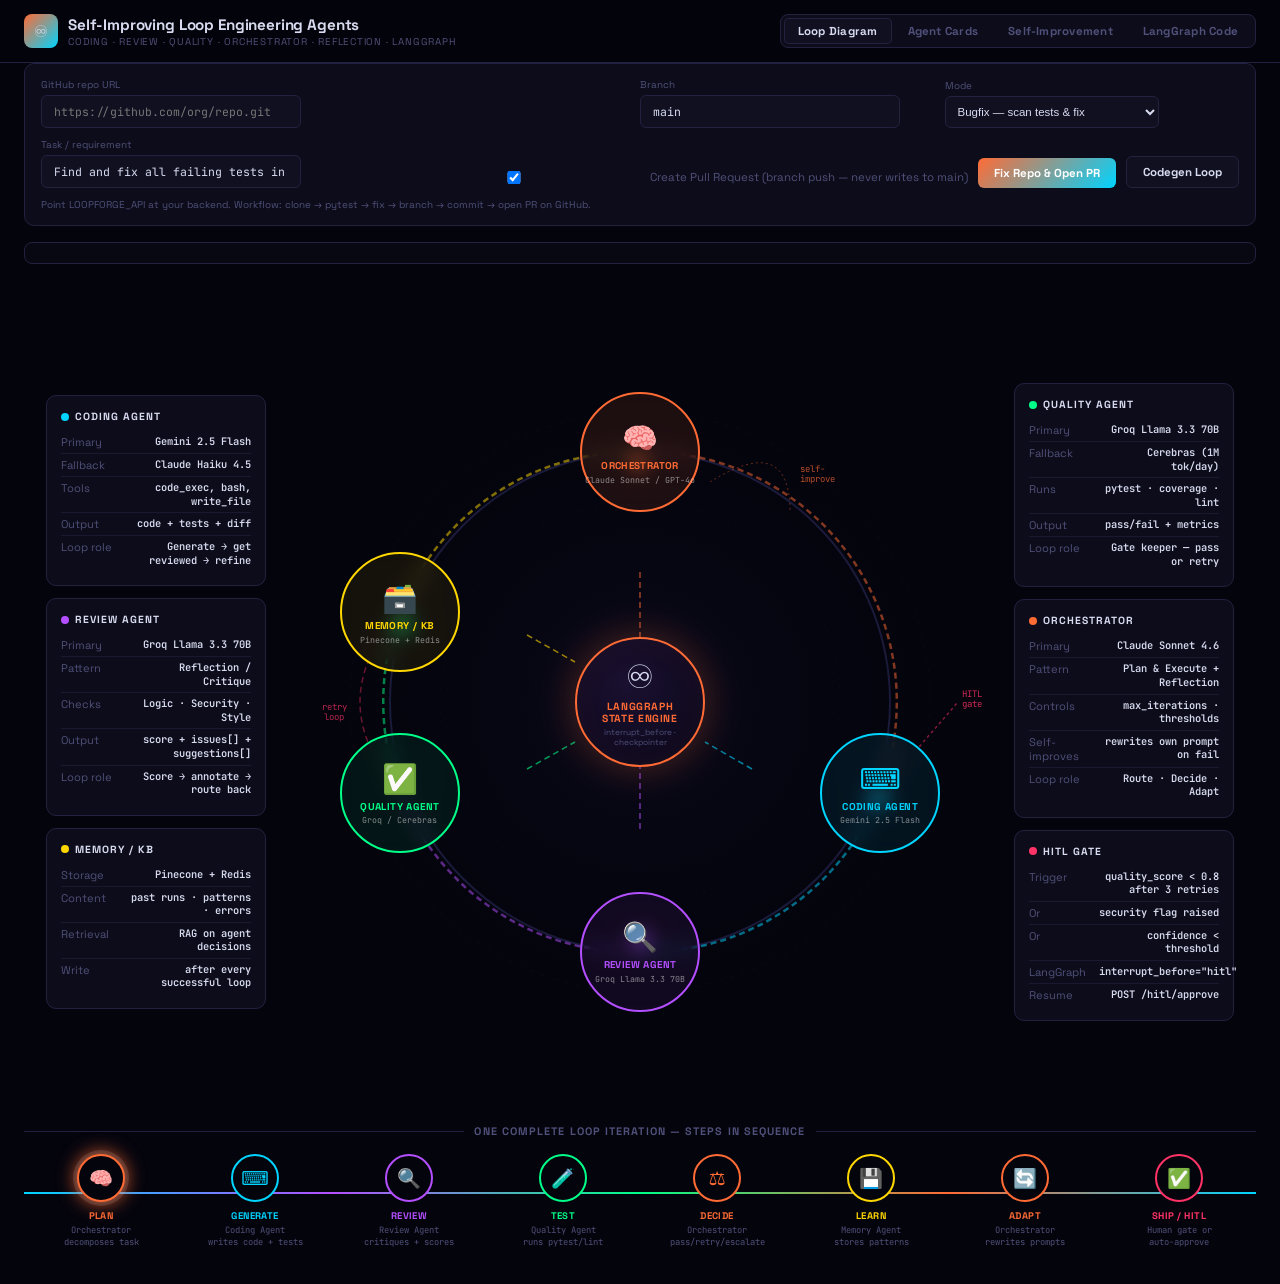
==== demo/index.html @ 1da8061d "Add repo-fix loop with PR-based workflow for production. Implements clone → scan → fix → branch → co" ====
<!DOCTYPE html>
<html lang="en">
<head>
<meta charset="UTF-8">
<meta name="viewport" content="width=device-width, initial-scale=1.0">
<title>Self-Improving Loop Engineering Agents</title>
<style>
@import url('https://fonts.googleapis.com/css2?family=JetBrains+Mono:wght@400;500;600;700&family=Space+Grotesk:wght@300;400;500;600;700;800&display=swap');

:root {
  --bg: #04040D;
  --s1: #080812;
  --s2: #0C0C1A;
  --s3: #101020;
  --border: #181830;
  --border2: #222240;

  /* Agent colors — each agent has its own identity */
  --orch: #FF6B35;      /* Orchestrator — amber-orange, commands */
  --code: #00D4FF;      /* Coding Agent — electric blue, creation */
  --review: #B44FFF;    /* Review Agent — violet, judgment */
  --quality: #00FF88;   /* Quality Agent — green, validation */
  --memory: #FFD700;    /* Memory/KB — gold, knowledge */
  --hitl: #FF3366;      /* HITL — rose, human control */
  --improve: #FF6B35;   /* Self-improve — same as orch */

  --text: #D8DBF0;
  --muted: #50507A;
  --muted2: #30305A;
  --mono: 'JetBrains Mono', monospace;
  --sans: 'Space Grotesk', system-ui, sans-serif;
}

*, *::before, *::after { box-sizing: border-box; margin: 0; padding: 0; }

body {
  background: var(--bg);
  color: var(--text);
  font-family: var(--sans);
  min-height: 100vh;
  overflow-x: hidden;
}

/* ── scrollbar ── */
::-webkit-scrollbar { width: 4px; height: 4px; }
::-webkit-scrollbar-track { background: transparent; }
::-webkit-scrollbar-thumb { background: var(--border2); border-radius: 4px; }

/* ══════════════════════════════════════════════════
   HEADER
══════════════════════════════════════════════════ */
.hdr {
  position: sticky; top: 0; z-index: 100;
  display: flex; align-items: center; justify-content: space-between;
  padding: 14px 24px;
  background: rgba(4,4,13,0.92);
  border-bottom: 1px solid var(--border2);
  backdrop-filter: blur(16px);
}
.hdr-brand { display: flex; align-items: center; gap: 10px; }
.hdr-icon {
  width: 34px; height: 34px; border-radius: 8px;
  background: linear-gradient(135deg, var(--orch), var(--code));
  display: flex; align-items: center; justify-content: center;
  font-size: 16px;
}
.hdr-title { font-size: 0.95rem; font-weight: 800; letter-spacing: -0.01em; }
.hdr-sub { font-size: 0.62rem; color: var(--muted); letter-spacing: 0.08em; text-transform: uppercase; margin-top: 1px; }
.tabs { display: flex; gap: 2px; background: var(--s2); border: 1px solid var(--border2); border-radius: 8px; padding: 3px; }
.tab { background: none; border: none; cursor: pointer; padding: 6px 14px; border-radius: 5px; font-size: 0.72rem; font-weight: 700; color: var(--muted); font-family: var(--sans); letter-spacing: 0.02em; transition: all 0.15s; }
.tab.on { background: var(--s3); color: var(--text); box-shadow: inset 0 0 0 1px var(--border2); }

/* ══════════════════════════════════════════════════
   VIEWS
══════════════════════════════════════════════════ */
.view { display: none; padding: 24px; }
.view.on { display: block; }

/* ══════════════════════════════════════════════════
   MAIN LOOP DIAGRAM  
══════════════════════════════════════════════════ */
.loop-canvas {
  position: relative;
  min-width: 1000px;
}

/* Central ring */
.ring-wrap {
  display: flex; align-items: center; justify-content: center;
  padding: 40px 0;
  position: relative;
}

/* The big loop visual using SVG */
.loop-svg-wrap {
  position: relative;
  width: 700px; height: 700px;
  flex-shrink: 0;
}

#loopSVG { position: absolute; inset: 0; }

/* Agent orbs on the ring */
.agent-orb {
  position: absolute;
  width: 120px; height: 120px;
  border-radius: 50%;
  display: flex; flex-direction: column; align-items: center; justify-content: center;
  cursor: pointer;
  transition: all 0.25s;
  text-align: center;
  transform: translate(-50%, -50%);
  border: 2px solid;
  backdrop-filter: blur(10px);
  z-index: 10;
}
.agent-orb:hover { transform: translate(-50%,-50%) scale(1.08); }
.agent-orb.pulse { animation: orb-pulse 2s ease-in-out infinite; }

@keyframes orb-pulse {
  0%, 100% { box-shadow: 0 0 0 0 currentColor; }
  50% { box-shadow: 0 0 0 8px transparent; }
}

.orb-icon { font-size: 1.8rem; margin-bottom: 4px; }
.orb-name { font-size: 0.62rem; font-weight: 800; line-height: 1.2; letter-spacing: 0.04em; text-transform: uppercase; }
.orb-model { font-size: 0.52rem; font-family: var(--mono); color: rgba(255,255,255,0.5); margin-top: 3px; }

/* Center hub */
.center-hub {
  position: absolute;
  top: 50%; left: 50%;
  transform: translate(-50%, -50%);
  width: 130px; height: 130px;
  border-radius: 50%;
  display: flex; flex-direction: column; align-items: center; justify-content: center;
  text-align: center;
  z-index: 20;
  cursor: pointer;
  background: radial-gradient(circle at 40% 35%, #1A1030, #0A0818);
  border: 2px solid var(--orch);
  box-shadow: 0 0 40px rgba(255,107,53,0.3), inset 0 0 30px rgba(255,107,53,0.05);
}
.hub-icon { font-size: 2rem; }
.hub-name { font-size: 0.65rem; font-weight: 800; color: var(--orch); text-transform: uppercase; letter-spacing: 0.06em; margin-top: 4px; line-height: 1.2; }
.hub-sub { font-size: 0.52rem; color: var(--muted); margin-top: 2px; }

/* Side panels */
.loop-side {
  display: flex; flex-direction: column; gap: 12px;
  width: 220px; flex-shrink: 0;
}

/* ── Info cards (side of diagram) ── */
.info-card {
  background: var(--s2);
  border: 1px solid var(--border2);
  border-radius: 10px;
  padding: 14px;
}
.info-card-hd {
  font-size: 0.65rem; font-weight: 800; text-transform: uppercase;
  letter-spacing: 0.1em; margin-bottom: 8px;
  display: flex; align-items: center; gap: 6px;
}
.info-dot { width: 8px; height: 8px; border-radius: 50%; flex-shrink: 0; }
.info-row {
  display: flex; justify-content: space-between; align-items: flex-start;
  padding: 4px 0; border-bottom: 1px solid var(--border); font-size: 0.7rem;
}
.info-row:last-child { border-bottom: none; }
.ir-k { color: var(--muted); }
.ir-v { color: var(--text); font-family: var(--mono); font-size: 0.65rem; font-weight: 600; text-align: right; max-width: 120px; line-height: 1.3; }

/* ══════════════════════════════════════════════════
   LOOP STEP TIMELINE
══════════════════════════════════════════════════ */
.timeline {
  margin-top: 32px;
  min-width: 1000px;
}
.tl-title {
  font-size: 0.68rem; font-weight: 800; text-transform: uppercase;
  letter-spacing: 0.1em; color: var(--muted); margin-bottom: 16px;
  display: flex; align-items: center; gap: 10px;
}
.tl-title::before, .tl-title::after { content: ''; flex: 1; height: 1px; background: var(--border2); }

.tl-steps {
  display: grid;
  grid-template-columns: repeat(8, 1fr);
  gap: 0;
  position: relative;
}
.tl-steps::before {
  content: '';
  position: absolute;
  top: 38px; left: 0; right: 0; height: 2px;
  background: linear-gradient(90deg, var(--code), var(--review), var(--quality), var(--orch), var(--code));
}

.tl-step {
  display: flex; flex-direction: column; align-items: center;
  position: relative; padding-bottom: 12px;
  cursor: pointer;
}
.tl-step:hover .tl-circle { transform: scale(1.15); }

.tl-circle {
  width: 48px; height: 48px; border-radius: 50%;
  display: flex; align-items: center; justify-content: center;
  font-size: 1.2rem; border: 2px solid;
  transition: transform 0.2s;
  z-index: 2; background: var(--bg);
  position: relative;
}
.tl-label {
  font-size: 0.6rem; font-weight: 700; text-align: center;
  margin-top: 8px; line-height: 1.3; text-transform: uppercase;
  letter-spacing: 0.05em;
}
.tl-sublabel { font-size: 0.55rem; color: var(--muted); font-family: var(--mono); margin-top: 2px; text-align: center; }

/* ══════════════════════════════════════════════════
   AGENT DETAIL CARDS VIEW
══════════════════════════════════════════════════ */
.agents-grid {
  display: grid;
  grid-template-columns: repeat(3, 1fr);
  gap: 16px;
}

.agent-detail-card {
  background: var(--s2);
  border: 1px solid var(--border2);
  border-radius: 14px;
  padding: 20px;
  cursor: pointer;
  transition: all 0.2s;
  position: relative;
  overflow: hidden;
}
.agent-detail-card::before {
  content: '';
  position: absolute;
  top: 0; left: 0; right: 0; height: 3px;
}
.agent-detail-card:hover { transform: translateY(-3px); box-shadow: 0 16px 48px rgba(0,0,0,0.5); }

.adc-top { display: flex; align-items: flex-start; gap: 12px; margin-bottom: 14px; }
.adc-icon { font-size: 2rem; flex-shrink: 0; }
.adc-meta {}
.adc-name { font-size: 1rem; font-weight: 800; line-height: 1.1; }
.adc-role { font-size: 0.68rem; color: var(--muted); margin-top: 3px; }
.adc-model {
  font-size: 0.6rem; font-family: var(--mono);
  padding: 2px 7px; border-radius: 20px;
  display: inline-block; margin-top: 5px; font-weight: 600;
}

.adc-section { margin-top: 12px; }
.adc-section-title { font-size: 0.6rem; font-weight: 700; text-transform: uppercase; letter-spacing: 0.1em; color: var(--muted); margin-bottom: 6px; }

.capability-list { display: flex; flex-direction: column; gap: 5px; }
.cap-item { display: flex; align-items: flex-start; gap: 7px; font-size: 0.72rem; line-height: 1.4; }
.cap-dot { width: 5px; height: 5px; border-radius: 50%; flex-shrink: 0; margin-top: 5px; }

.tool-chips { display: flex; flex-wrap: wrap; gap: 4px; margin-top: 6px; }
.tool-chip {
  font-size: 0.58rem; font-family: var(--mono);
  background: var(--s3); border: 1px solid var(--border2);
  border-radius: 4px; padding: 2px 7px; color: var(--muted);
}

.loop-badge {
  display: inline-flex; align-items: center; gap: 4px;
  font-size: 0.6rem; font-weight: 800; text-transform: uppercase;
  letter-spacing: 0.06em; padding: 3px 9px; border-radius: 20px;
  margin-top: 10px;
}

/* ══════════════════════════════════════════════════
   SELF-IMPROVEMENT MECHANICS VIEW
══════════════════════════════════════════════════ */
.improve-grid {
  display: grid;
  grid-template-columns: 1fr 1fr;
  gap: 20px;
}

.improve-block {
  background: var(--s2);
  border: 1px solid var(--border2);
  border-radius: 12px;
  padding: 18px;
}
.ib-title {
  font-size: 0.72rem; font-weight: 800; text-transform: uppercase;
  letter-spacing: 0.08em; margin-bottom: 12px;
  display: flex; align-items: center; gap: 8px;
}
.ib-icon { font-size: 1.1rem; }

.feedback-loop {
  display: flex; flex-direction: column; gap: 8px;
}
.fl-step {
  display: flex; align-items: flex-start; gap: 10px;
  padding: 8px 12px;
  background: var(--s3);
  border: 1px solid var(--border);
  border-radius: 8px;
  font-size: 0.72rem; line-height: 1.4;
  position: relative;
}
.fl-num {
  width: 20px; height: 20px; border-radius: 50%;
  display: flex; align-items: center; justify-content: center;
  font-size: 0.6rem; font-weight: 800; flex-shrink: 0;
  font-family: var(--mono);
}
.fl-arrow {
  text-align: center; color: var(--muted2); font-size: 0.8rem;
  margin: -4px 0 -4px 24px;
}

.code-block {
  background: #040410;
  border: 1px solid var(--border2);
  border-radius: 8px;
  padding: 14px;
  font-family: var(--mono);
  font-size: 0.68rem;
  line-height: 1.8;
  overflow-x: auto;
}

.metric-row {
  display: flex; align-items: center; justify-content: space-between;
  padding: 6px 0; border-bottom: 1px solid var(--border);
  font-size: 0.72rem;
}
.metric-row:last-child { border-bottom: none; }
.metric-bar-wrap { flex: 1; margin: 0 12px; height: 4px; background: var(--border2); border-radius: 2px; overflow: hidden; }
.metric-bar { height: 100%; border-radius: 2px; transition: width 0.8s; }
.metric-val { font-family: var(--mono); font-size: 0.65rem; font-weight: 700; }

/* ══════════════════════════════════════════════════
   MODAL OVERLAY
══════════════════════════════════════════════════ */
.modal-overlay {
  position: fixed; inset: 0; z-index: 500;
  background: rgba(4,4,13,0.85);
  backdrop-filter: blur(8px);
  display: flex; align-items: center; justify-content: center;
  opacity: 0; pointer-events: none;
  transition: opacity 0.2s;
}
.modal-overlay.open { opacity: 1; pointer-events: all; }

.modal {
  background: var(--s2);
  border: 1px solid var(--border2);
  border-radius: 16px;
  padding: 28px;
  max-width: 560px; width: 90%;
  max-height: 80vh; overflow-y: auto;
  transform: translateY(20px);
  transition: transform 0.2s;
}
.modal-overlay.open .modal { transform: translateY(0); }
.modal-close {
  float: right; background: var(--s3); border: 1px solid var(--border2);
  border-radius: 6px; color: var(--muted); width: 28px; height: 28px;
  display: flex; align-items: center; justify-content: center;
  cursor: pointer; font-size: 0.9rem; flex-shrink: 0;
}
.modal-title { font-size: 1.2rem; font-weight: 800; margin-bottom: 4px; }
.modal-sub { font-size: 0.72rem; color: var(--muted); margin-bottom: 18px; }
.modal-section { margin-bottom: 14px; }
.modal-section-title { font-size: 0.62rem; font-weight: 800; text-transform: uppercase; letter-spacing: 0.1em; color: var(--muted); margin-bottom: 7px; }

/* ══════════════════════════════════════════════════
   ANIMATED FLOW LINES (on loop diagram hover)
══════════════════════════════════════════════════ */
@keyframes flow-dash {
  to { stroke-dashoffset: -20; }
}
.flow-line {
  stroke-dasharray: 6 4;
  animation: flow-dash 0.8s linear infinite;
}

@keyframes rotate-slow {
  from { transform: rotate(0deg); }
  to { transform: rotate(360deg); }
}
.rotating-ring {
  transform-origin: 350px 350px;
  animation: rotate-slow 20s linear infinite;
}
.rotating-ring-r {
  transform-origin: 350px 350px;
  animation: rotate-slow 15s linear infinite reverse;
}

/* active step highlight */
.tl-step.active .tl-circle {
  box-shadow: 0 0 0 4px rgba(255,255,255,0.1), 0 0 20px currentColor;
}

@keyframes blink { 0%,100%{opacity:1} 50%{opacity:0.3} }
.blink { animation: blink 1.4s ease-in-out infinite; }

.live-panel {
  margin: 0 24px 16px;
  padding: 14px 16px;
  background: var(--s2);
  border: 1px solid var(--border2);
  border-radius: 10px;
  display: flex; flex-wrap: wrap; gap: 10px; align-items: center;
}
.live-panel input {
  flex: 1; min-width: 260px;
  background: var(--s3); border: 1px solid var(--border2);
  border-radius: 6px; padding: 8px 12px; color: var(--text);
  font-family: var(--mono); font-size: 0.72rem;
}
.live-panel button {
  background: linear-gradient(135deg, var(--orch), var(--code));
  border: none; border-radius: 6px; padding: 8px 16px;
  color: #fff; font-weight: 700; font-size: 0.72rem; cursor: pointer;
  font-family: var(--sans);
}
.live-panel .hint { font-size: 0.62rem; color: var(--muted); width: 100%; }
.trace-live {
  margin: 0 24px 24px; max-height: 220px; overflow-y: auto;
  background: var(--s1); border: 1px solid var(--border2); border-radius: 8px;
  padding: 10px; font-family: var(--mono); font-size: 0.62rem;
}
.trace-live .ev { padding: 4px 0; border-bottom: 1px solid var(--border); }
.live-panel label { font-size: 0.62rem; color: var(--muted); display: block; margin-bottom: 4px; }
.live-panel .row { display: flex; flex-wrap: wrap; gap: 10px; width: 100%; align-items: flex-end; }
.live-panel .field { flex: 1; min-width: 200px; }
.live-panel select { background: var(--s3); border: 1px solid var(--border2); border-radius: 6px; padding: 8px; color: var(--text); font-size: 0.72rem; }
.live-panel .diff-box { width: 100%; max-height: 120px; overflow: auto; background: var(--s1); border: 1px solid var(--border2); border-radius: 6px; padding: 8px; font-family: var(--mono); font-size: 0.6rem; white-space: pre-wrap; }
</style>
</head>
<body>

<!-- ── Header ── -->
<div class="hdr">
  <div class="hdr-brand">
    <div class="hdr-icon">♾️</div>
    <div>
      <div class="hdr-title">Self-Improving Loop Engineering Agents</div>
      <div class="hdr-sub">Coding · Review · Quality · Orchestrator · Reflection · LangGraph</div>
    </div>
  </div>
  <div class="tabs">
    <button class="tab on" onclick="switchView('loop', this)">Loop Diagram</button>
    <button class="tab" onclick="switchView('agents', this)">Agent Cards</button>
    <button class="tab" onclick="switchView('improve', this)">Self-Improvement</button>
    <button class="tab" onclick="switchView('code', this)">LangGraph Code</button>
  </div>
</div>

<div class="live-panel">
  <div class="row">
    <div class="field" style="flex:2">
      <label>GitHub repo URL</label>
      <input id="repoUrl" placeholder="https://github.com/org/repo.git" />
    </div>
    <div class="field">
      <label>Branch</label>
      <input id="repoBranch" value="main" />
    </div>
    <div class="field">
      <label>Mode</label>
      <select id="repoMode">
        <option value="bugfix">Bugfix — scan tests &amp; fix</option>
        <option value="feature">Feature — implement requirement</option>
      </select>
    </div>
  </div>
  <div class="row">
    <div class="field" style="flex:2">
      <label>Task / requirement</label>
      <input id="taskInput" value="Find and fix all failing tests in this repo" />
    </div>
    <label style="font-size:0.72rem;display:flex;align-items:center;gap:6px">
      <input type="checkbox" id="createPr" checked /> Create Pull Request (branch push — never writes to main)
    </label>
    <button type="button" id="runRepoBtn">Fix Repo &amp; Open PR</button>
    <button type="button" id="runLoopBtn" style="background:var(--s3);color:var(--text);border:1px solid var(--border2)">Codegen Loop</button>
  </div>
  <div class="diff-box" id="diffBox" hidden></div>
  <span class="hint" id="runHint">Point LOOPFORGE_API at your backend. Workflow: clone → pytest → fix → branch → commit → open PR on GitHub.</span>
</div>
<div class="trace-live" id="traceLive"></div>
<script src="config.js"></script>

<!-- ══════════════════════════════════════════════════
  VIEW 1: LOOP DIAGRAM
══════════════════════════════════════════════════ -->
<div id="view-loop" class="view on">
  <div class="loop-canvas">

    <div class="ring-wrap" style="gap:24px">

      <!-- Left info panel -->
      <div class="loop-side">
        <div class="info-card">
          <div class="info-card-hd"><div class="info-dot" style="background:var(--code)"></div>Coding Agent</div>
          <div class="info-row"><span class="ir-k">Primary</span><span class="ir-v">Gemini 2.5 Flash</span></div>
          <div class="info-row"><span class="ir-k">Fallback</span><span class="ir-v">Claude Haiku 4.5</span></div>
          <div class="info-row"><span class="ir-k">Tools</span><span class="ir-v">code_exec, bash, write_file</span></div>
          <div class="info-row"><span class="ir-k">Output</span><span class="ir-v">code + tests + diff</span></div>
          <div class="info-row"><span class="ir-k">Loop role</span><span class="ir-v">Generate → get reviewed → refine</span></div>
        </div>
        <div class="info-card">
          <div class="info-card-hd"><div class="info-dot" style="background:var(--review)"></div>Review Agent</div>
          <div class="info-row"><span class="ir-k">Primary</span><span class="ir-v">Groq Llama 3.3 70B</span></div>
          <div class="info-row"><span class="ir-k">Pattern</span><span class="ir-v">Reflection / Critique</span></div>
          <div class="info-row"><span class="ir-k">Checks</span><span class="ir-v">Logic · Security · Style</span></div>
          <div class="info-row"><span class="ir-k">Output</span><span class="ir-v">score + issues[] + suggestions[]</span></div>
          <div class="info-row"><span class="ir-k">Loop role</span><span class="ir-v">Score → annotate → route back</span></div>
        </div>
        <div class="info-card">
          <div class="info-card-hd"><div class="info-dot" style="background:var(--memory)"></div>Memory / KB</div>
          <div class="info-row"><span class="ir-k">Storage</span><span class="ir-v">Pinecone + Redis</span></div>
          <div class="info-row"><span class="ir-k">Content</span><span class="ir-v">past runs · patterns · errors</span></div>
          <div class="info-row"><span class="ir-k">Retrieval</span><span class="ir-v">RAG on agent decisions</span></div>
          <div class="info-row"><span class="ir-k">Write</span><span class="ir-v">after every successful loop</span></div>
        </div>
      </div>

      <!-- Central ring SVG -->
      <div class="loop-svg-wrap">
        <svg id="loopSVG" viewBox="0 0 700 700" xmlns="http://www.w3.org/2000/svg">
          <!-- Background atmosphere -->
          <defs>
            <radialGradient id="bgGrad" cx="50%" cy="50%">
              <stop offset="0%" stop-color="#0F0F28" stop-opacity="0.6"/>
              <stop offset="100%" stop-color="#04040D" stop-opacity="0"/>
            </radialGradient>
            <filter id="glow">
              <feGaussianBlur stdDeviation="3" result="blur"/>
              <feMerge><feMergeNode in="blur"/><feMergeNode in="SourceGraphic"/></feMerge>
            </filter>
          </defs>

          <circle cx="350" cy="350" r="320" fill="url(#bgGrad)"/>

          <!-- Outer decorative ring (slow rotate) -->
          <g class="rotating-ring" opacity="0.2">
            <circle cx="350" cy="350" r="290" fill="none" stroke="#222244" stroke-width="1" stroke-dasharray="4 8"/>
          </g>

          <!-- Inner decorative ring (counter rotate) -->
          <g class="rotating-ring-r" opacity="0.15">
            <circle cx="350" cy="350" r="200" fill="none" stroke="#334" stroke-width="1" stroke-dasharray="2 6"/>
          </g>

          <!-- Main loop circle path (the actual ring) -->
          <circle cx="350" cy="350" r="250" fill="none" stroke="#1A1A3A" stroke-width="2"/>

          <!-- Animated flow arrows on the ring (clockwise) -->
          <!-- We draw arc segments between agents, each a different color -->

          <!-- Orchestrator → Coding (top to right) -->
          <path d="M 350 100 A 250 250 0 0 1 590 440" fill="none" stroke="var(--orch)" stroke-width="2.5" opacity="0.5" class="flow-line"/>
          <!-- Coding → Review (right arc) -->
          <path d="M 590 440 A 250 250 0 0 1 350 600" fill="none" stroke="var(--code)" stroke-width="2.5" opacity="0.5" class="flow-line" style="animation-delay:-0.4s"/>
          <!-- Review → Quality (bottom arc) -->
          <path d="M 350 600 A 250 250 0 0 1 110 440" fill="none" stroke="var(--review)" stroke-width="2.5" opacity="0.5" class="flow-line" style="animation-delay:-0.8s"/>
          <!-- Quality → Memory (left-bottom arc) -->
          <path d="M 110 440 A 250 250 0 0 1 110 260" fill="none" stroke="var(--quality)" stroke-width="2.5" opacity="0.5" class="flow-line" style="animation-delay:-1.2s"/>
          <!-- Memory → Orchestrator (top-left arc) -->
          <path d="M 110 260 A 250 250 0 0 1 350 100" fill="none" stroke="var(--memory)" stroke-width="2.5" opacity="0.5" class="flow-line" style="animation-delay:-1.6s"/>

          <!-- Spoke: Orchestrator ↔ center -->
          <line x1="350" y1="220" x2="350" y2="285" stroke="var(--orch)" stroke-width="1.5" stroke-dasharray="3 3" opacity="0.6" class="flow-line"/>
          <!-- Spoke: Coding ↔ center -->
          <line x1="462" y1="417" x2="415" y2="390" stroke="var(--code)" stroke-width="1.5" stroke-dasharray="3 3" opacity="0.6" class="flow-line" style="animation-delay:-0.3s"/>
          <!-- Spoke: Review ↔ center -->
          <line x1="350" y1="477" x2="350" y2="415" stroke="var(--review)" stroke-width="1.5" stroke-dasharray="3 3" opacity="0.6" class="flow-line" style="animation-delay:-0.6s"/>
          <!-- Spoke: Quality ↔ center -->
          <line x1="237" y1="417" x2="285" y2="390" stroke="var(--quality)" stroke-width="1.5" stroke-dasharray="3 3" opacity="0.6" class="flow-line" style="animation-delay:-0.9s"/>
          <!-- Spoke: Memory ↔ center -->
          <line x1="237" y1="283" x2="285" y2="310" stroke="var(--memory)" stroke-width="1.5" stroke-dasharray="3 3" opacity="0.6" class="flow-line" style="animation-delay:-1.2s"/>

          <!-- Loop direction arrows (arrowheads on ring) -->
          <polygon points="348,100 358,116 338,116" fill="var(--orch)" opacity="0.8"/>
          <polygon points="588,438 576,452 602,450" fill="var(--code)" opacity="0.8"/>
          <polygon points="352,598 338,584 362,582" fill="var(--review)" opacity="0.8"/>
          <polygon points="112,262 124,276 104,280" fill="var(--quality)" opacity="0.8"/>

          <!-- Feedback arc (quality → coding, the retry path) -->
          <path d="M 110 440 Q 30 350 110 260" fill="none" stroke="var(--hitl)" stroke-width="1.5" stroke-dasharray="4 4" opacity="0.4" class="flow-line" style="animation-direction:reverse"/>
          <text x="44" y="358" fill="var(--hitl)" font-size="9" font-family="JetBrains Mono" opacity="0.7" text-anchor="middle">retry</text>
          <text x="44" y="368" fill="var(--hitl)" font-size="9" font-family="JetBrains Mono" opacity="0.7" text-anchor="middle">loop</text>

          <!-- HITL branch arrow -->
          <line x1="590" y1="440" x2="668" y2="350" stroke="var(--hitl)" stroke-width="1.5" stroke-dasharray="3 3" opacity="0.5"/>
          <text x="672" y="345" fill="var(--hitl)" font-size="9" font-family="JetBrains Mono" opacity="0.8">HITL</text>
          <text x="672" y="355" fill="var(--hitl)" font-size="9" font-family="JetBrains Mono" opacity="0.8">gate</text>

          <!-- Self-improve annotation -->
          <path d="M 420 130 Q 500 80 500 160" fill="none" stroke="var(--improve)" stroke-width="1" stroke-dasharray="2 3" opacity="0.4"/>
          <text x="510" y="120" fill="var(--improve)" font-size="9" font-family="JetBrains Mono" opacity="0.7">self-</text>
          <text x="510" y="130" fill="var(--improve)" font-size="9" font-family="JetBrains Mono" opacity="0.7">improve</text>

        </svg>

        <!-- Agent orbs positioned on ring -->
        <!-- Orchestrator: top -->
        <div class="agent-orb" style="top:14.3%;left:50%;border-color:var(--orch);background:rgba(255,107,53,0.1);color:var(--orch)" onclick="openModal('orch')">
          <div class="orb-icon">🧠</div>
          <div class="orb-name" style="color:var(--orch)">Orchestrator</div>
          <div class="orb-model">Claude Sonnet / GPT-4o</div>
        </div>

        <!-- Coding: right -->
        <div class="agent-orb" style="top:63%;left:84.3%;border-color:var(--code);background:rgba(0,212,255,0.08);color:var(--code)" onclick="openModal('code')">
          <div class="orb-icon">⌨️</div>
          <div class="orb-name" style="color:var(--code)">Coding Agent</div>
          <div class="orb-model">Gemini 2.5 Flash</div>
        </div>

        <!-- Review: bottom -->
        <div class="agent-orb" style="top:85.7%;left:50%;border-color:var(--review);background:rgba(180,79,255,0.08);color:var(--review)" onclick="openModal('review')">
          <div class="orb-icon">🔍</div>
          <div class="orb-name" style="color:var(--review)">Review Agent</div>
          <div class="orb-model">Groq Llama 3.3 70B</div>
        </div>

        <!-- Quality: bottom-left -->
        <div class="agent-orb" style="top:63%;left:15.7%;border-color:var(--quality);background:rgba(0,255,136,0.07);color:var(--quality)" onclick="openModal('quality')">
          <div class="orb-icon">✅</div>
          <div class="orb-name" style="color:var(--quality)">Quality Agent</div>
          <div class="orb-model">Groq / Cerebras</div>
        </div>

        <!-- Memory: top-left -->
        <div class="agent-orb" style="top:37.2%;left:15.7%;border-color:var(--memory);background:rgba(255,215,0,0.07);color:var(--memory)" onclick="openModal('memory')">
          <div class="orb-icon">🗃️</div>
          <div class="orb-name" style="color:var(--memory)">Memory / KB</div>
          <div class="orb-model">Pinecone + Redis</div>
        </div>

        <!-- Center Hub -->
        <div class="center-hub" onclick="openModal('hub')">
          <div class="hub-icon">♾️</div>
          <div class="hub-name">LangGraph<br>State Engine</div>
          <div class="hub-sub">interrupt_before · checkpointer</div>
        </div>
      </div>

      <!-- Right info panel -->
      <div class="loop-side">
        <div class="info-card">
          <div class="info-card-hd"><div class="info-dot" style="background:var(--quality)"></div>Quality Agent</div>
          <div class="info-row"><span class="ir-k">Primary</span><span class="ir-v">Groq Llama 3.3 70B</span></div>
          <div class="info-row"><span class="ir-k">Fallback</span><span class="ir-v">Cerebras (1M tok/day)</span></div>
          <div class="info-row"><span class="ir-k">Runs</span><span class="ir-v">pytest · coverage · lint</span></div>
          <div class="info-row"><span class="ir-k">Output</span><span class="ir-v">pass/fail + metrics</span></div>
          <div class="info-row"><span class="ir-k">Loop role</span><span class="ir-v">Gate keeper — pass or retry</span></div>
        </div>
        <div class="info-card">
          <div class="info-card-hd"><div class="info-dot" style="background:var(--orch)"></div>Orchestrator</div>
          <div class="info-row"><span class="ir-k">Primary</span><span class="ir-v">Claude Sonnet 4.6</span></div>
          <div class="info-row"><span class="ir-k">Pattern</span><span class="ir-v">Plan & Execute + Reflection</span></div>
          <div class="info-row"><span class="ir-k">Controls</span><span class="ir-v">max_iterations · thresholds</span></div>
          <div class="info-row"><span class="ir-k">Self-improves</span><span class="ir-v">rewrites own prompt on fail</span></div>
          <div class="info-row"><span class="ir-k">Loop role</span><span class="ir-v">Route · Decide · Adapt</span></div>
        </div>
        <div class="info-card">
          <div class="info-card-hd"><div class="info-dot" style="background:var(--hitl)"></div>HITL Gate</div>
          <div class="info-row"><span class="ir-k">Trigger</span><span class="ir-v">quality_score &lt; 0.8 after 3 retries</span></div>
          <div class="info-row"><span class="ir-k">Or</span><span class="ir-v">security flag raised</span></div>
          <div class="info-row"><span class="ir-k">Or</span><span class="ir-v">confidence &lt; threshold</span></div>
          <div class="info-row"><span class="ir-k">LangGraph</span><span class="ir-v">interrupt_before="hitl"</span></div>
          <div class="info-row"><span class="ir-k">Resume</span><span class="ir-v">POST /hitl/approve</span></div>
        </div>
      </div>

    </div>

    <!-- Timeline of one complete loop iteration -->
    <div class="timeline">
      <div class="tl-title">One Complete Loop Iteration — Steps in Sequence</div>
      <div class="tl-steps">

        <div class="tl-step active" onclick="activateStep(this,0)">
          <div class="tl-circle" style="border-color:var(--orch);color:var(--orch)">🧠</div>
          <div class="tl-label" style="color:var(--orch)">Plan</div>
          <div class="tl-sublabel">Orchestrator<br>decomposes task</div>
        </div>

        <div class="tl-step" onclick="activateStep(this,1)">
          <div class="tl-circle" style="border-color:var(--code);color:var(--code)">⌨️</div>
          <div class="tl-label" style="color:var(--code)">Generate</div>
          <div class="tl-sublabel">Coding Agent<br>writes code + tests</div>
        </div>

        <div class="tl-step" onclick="activateStep(this,2)">
          <div class="tl-circle" style="border-color:var(--review);color:var(--review)">🔍</div>
          <div class="tl-label" style="color:var(--review)">Review</div>
          <div class="tl-sublabel">Review Agent<br>critiques + scores</div>
        </div>

        <div class="tl-step" onclick="activateStep(this,3)">
          <div class="tl-circle" style="border-color:var(--quality);color:var(--quality)">🧪</div>
          <div class="tl-label" style="color:var(--quality)">Test</div>
          <div class="tl-sublabel">Quality Agent<br>runs pytest/lint</div>
        </div>

        <div class="tl-step" onclick="activateStep(this,4)">
          <div class="tl-circle" style="border-color:var(--orch);color:var(--orch)">⚖️</div>
          <div class="tl-label" style="color:var(--orch)">Decide</div>
          <div class="tl-sublabel">Orchestrator<br>pass/retry/escalate</div>
        </div>

        <div class="tl-step" onclick="activateStep(this,5)">
          <div class="tl-circle" style="border-color:var(--memory);color:var(--memory)">💾</div>
          <div class="tl-label" style="color:var(--memory)">Learn</div>
          <div class="tl-sublabel">Memory Agent<br>stores patterns</div>
        </div>

        <div class="tl-step" onclick="activateStep(this,6)">
          <div class="tl-circle" style="border-color:var(--improve);color:var(--improve)">🔄</div>
          <div class="tl-label" style="color:var(--improve)">Adapt</div>
          <div class="tl-sublabel">Orchestrator<br>rewrites prompts</div>
        </div>

        <div class="tl-step" onclick="activateStep(this,7)">
          <div class="tl-circle" style="border-color:var(--hitl);color:var(--hitl)">✅</div>
          <div class="tl-label" style="color:var(--hitl)">Ship / HITL</div>
          <div class="tl-sublabel">Human gate or<br>auto-approve</div>
        </div>

      </div>
    </div>

  </div>
</div>

<!-- ══════════════════════════════════════════════════
  VIEW 2: AGENT CARDS
══════════════════════════════════════════════════ -->
<div id="view-agents" class="view">
  <div class="agents-grid">

    <!-- Orchestrator -->
    <div class="agent-detail-card" style="border-color:rgba(255,107,53,0.3)" onclick="openModal('orch')">
      <div style="position:absolute;top:0;left:0;right:0;height:3px;background:var(--orch);border-radius:14px 14px 0 0"></div>
      <div class="adc-top">
        <div class="adc-icon">🧠</div>
        <div class="adc-meta">
          <div class="adc-name" style="color:var(--orch)">Orchestrator Agent</div>
          <div class="adc-role">Plans, routes, and self-improves the loop</div>
          <div class="adc-model" style="background:rgba(255,107,53,0.1);color:var(--orch)">Claude Sonnet 4.6</div>
        </div>
      </div>
      <div class="adc-section">
        <div class="adc-section-title">Core Capabilities</div>
        <div class="capability-list">
          <div class="cap-item"><div class="cap-dot" style="background:var(--orch)"></div>Decomposes user task into subtasks for coding agent</div>
          <div class="cap-item"><div class="cap-dot" style="background:var(--orch)"></div>Routes between agents based on quality scores</div>
          <div class="cap-item"><div class="cap-dot" style="background:var(--orch)"></div><strong>Self-improves:</strong> rewrites coding prompt if review fails 2× in a row</div>
          <div class="cap-item"><div class="cap-dot" style="background:var(--orch)"></div>Controls max_iterations to prevent infinite loops</div>
          <div class="cap-item"><div class="cap-dot" style="background:var(--orch)"></div>Reads memory KB to avoid repeating past mistakes</div>
        </div>
      </div>
      <div class="tool-chips">
        <span class="tool-chip">Plan & Execute</span>
        <span class="tool-chip">Reflection</span>
        <span class="tool-chip">prompt_rewriter</span>
        <span class="tool-chip">memory_lookup</span>
      </div>
      <div class="loop-badge" style="background:rgba(255,107,53,0.1);color:var(--orch)">♾️ Self-Improving</div>
    </div>

    <!-- Coding Agent -->
    <div class="agent-detail-card" style="border-color:rgba(0,212,255,0.3)" onclick="openModal('code')">
      <div style="position:absolute;top:0;left:0;right:0;height:3px;background:var(--code);border-radius:14px 14px 0 0"></div>
      <div class="adc-top">
        <div class="adc-icon">⌨️</div>
        <div class="adc-meta">
          <div class="adc-name" style="color:var(--code)">Coding Agent</div>
          <div class="adc-role">Generates, refactors, and patches code iteratively</div>
          <div class="adc-model" style="background:rgba(0,212,255,0.1);color:var(--code)">Gemini 2.5 Flash (free)</div>
        </div>
      </div>
      <div class="adc-section">
        <div class="adc-section-title">Core Capabilities</div>
        <div class="capability-list">
          <div class="cap-item"><div class="cap-dot" style="background:var(--code)"></div>Generates code from task spec + memory context</div>
          <div class="cap-item"><div class="cap-dot" style="background:var(--code)"></div>Writes unit + integration tests alongside code</div>
          <div class="cap-item"><div class="cap-dot" style="background:var(--code)"></div>Receives Review Agent critique → applies targeted patches</div>
          <div class="cap-item"><div class="cap-dot" style="background:var(--code)"></div>Produces structured diff for each iteration</div>
          <div class="cap-item"><div class="cap-dot" style="background:var(--code)"></div>Executes code in sandbox and self-corrects on error</div>
        </div>
      </div>
      <div class="tool-chips">
        <span class="tool-chip">code_execute</span>
        <span class="tool-chip">write_file</span>
        <span class="tool-chip">bash</span>
        <span class="tool-chip">diff_apply</span>
        <span class="tool-chip">ReAct</span>
      </div>
      <div class="loop-badge" style="background:rgba(0,212,255,0.1);color:var(--code)">⌨️ Generate + Refine</div>
    </div>

    <!-- Review Agent -->
    <div class="agent-detail-card" style="border-color:rgba(180,79,255,0.3)" onclick="openModal('review')">
      <div style="position:absolute;top:0;left:0;right:0;height:3px;background:var(--review);border-radius:14px 14px 0 0"></div>
      <div class="adc-top">
        <div class="adc-icon">🔍</div>
        <div class="adc-meta">
          <div class="adc-name" style="color:var(--review)">Review Agent</div>
          <div class="adc-role">Critiques code quality, logic, and security</div>
          <div class="adc-model" style="background:rgba(180,79,255,0.1);color:var(--review)">Groq Llama 3.3 70B (free)</div>
        </div>
      </div>
      <div class="adc-section">
        <div class="adc-section-title">Core Capabilities</div>
        <div class="capability-list">
          <div class="cap-item"><div class="cap-dot" style="background:var(--review)"></div>Scores code on: correctness, complexity, security, style (0–1 each)</div>
          <div class="cap-item"><div class="cap-dot" style="background:var(--review)"></div>Returns structured issues[] with line references</div>
          <div class="cap-item"><div class="cap-dot" style="background:var(--review)"></div>Flags security vulnerabilities (OWASP top 10)</div>
          <div class="cap-item"><div class="cap-dot" style="background:var(--review)"></div>Compares current vs previous iteration — measures improvement</div>
          <div class="cap-item"><div class="cap-dot" style="background:var(--review)"></div>Feeds score into Orchestrator routing decision</div>
        </div>
      </div>
      <div class="tool-chips">
        <span class="tool-chip">Reflection</span>
        <span class="tool-chip">static_analysis</span>
        <span class="tool-chip">score_rubric</span>
        <span class="tool-chip">diff_compare</span>
      </div>
      <div class="loop-badge" style="background:rgba(180,79,255,0.1);color:var(--review)">🔍 Critique Pattern</div>
    </div>

    <!-- Quality Agent -->
    <div class="agent-detail-card" style="border-color:rgba(0,255,136,0.25)" onclick="openModal('quality')">
      <div style="position:absolute;top:0;left:0;right:0;height:3px;background:var(--quality);border-radius:14px 14px 0 0"></div>
      <div class="adc-top">
        <div class="adc-icon">✅</div>
        <div class="adc-meta">
          <div class="adc-name" style="color:var(--quality)">Quality Agent</div>
          <div class="adc-role">Runtime validation — tests, coverage, lint, benchmarks</div>
          <div class="adc-model" style="background:rgba(0,255,136,0.08);color:var(--quality)">Groq / Cerebras (free)</div>
        </div>
      </div>
      <div class="adc-section">
        <div class="adc-section-title">Core Capabilities</div>
        <div class="capability-list">
          <div class="cap-item"><div class="cap-dot" style="background:var(--quality)"></div>Executes pytest — parses pass/fail + coverage %</div>
          <div class="cap-item"><div class="cap-dot" style="background:var(--quality)"></div>Runs ruff / flake8 lint and complexity (radon)</div>
          <div class="cap-item"><div class="cap-dot" style="background:var(--quality)"></div>Benchmarks performance against baseline</div>
          <div class="cap-item"><div class="cap-dot" style="background:var(--quality)"></div>Hard gate: coverage &lt; 80% → mandatory retry</div>
          <div class="cap-item"><div class="cap-dot" style="background:var(--quality)"></div>Emits quality_report to Orchestrator + Memory</div>
        </div>
      </div>
      <div class="tool-chips">
        <span class="tool-chip">pytest_runner</span>
        <span class="tool-chip">coverage.py</span>
        <span class="tool-chip">ruff</span>
        <span class="tool-chip">radon</span>
        <span class="tool-chip">bandit</span>
      </div>
      <div class="loop-badge" style="background:rgba(0,255,136,0.08);color:var(--quality)">✅ Gate Keeper</div>
    </div>

    <!-- Memory Agent -->
    <div class="agent-detail-card" style="border-color:rgba(255,215,0,0.25)" onclick="openModal('memory')">
      <div style="position:absolute;top:0;left:0;right:0;height:3px;background:var(--memory);border-radius:14px 14px 0 0"></div>
      <div class="adc-top">
        <div class="adc-icon">🗃️</div>
        <div class="adc-meta">
          <div class="adc-name" style="color:var(--memory)">Memory / KB Agent</div>
          <div class="adc-role">Persists patterns, errors, and prompt improvements across runs</div>
          <div class="adc-model" style="background:rgba(255,215,0,0.08);color:var(--memory)">Pinecone + Redis + SQLite</div>
        </div>
      </div>
      <div class="adc-section">
        <div class="adc-section-title">Core Capabilities</div>
        <div class="capability-list">
          <div class="cap-item"><div class="cap-dot" style="background:var(--memory)"></div>Stores every (task, prompt, code, score, outcome) tuple</div>
          <div class="cap-item"><div class="cap-dot" style="background:var(--memory)"></div>RAG retrieval: "find similar past tasks that failed"</div>
          <div class="cap-item"><div class="cap-dot" style="background:var(--memory)"></div>Maintains prompt_evolution log per task type</div>
          <div class="cap-item"><div class="cap-dot" style="background:var(--memory)"></div>Surfaces "anti-patterns" to Coding Agent at start</div>
          <div class="cap-item"><div class="cap-dot" style="background:var(--memory)"></div>Enables cross-run learning — the system genuinely improves</div>
        </div>
      </div>
      <div class="tool-chips">
        <span class="tool-chip">vector_store</span>
        <span class="tool-chip">semantic_search</span>
        <span class="tool-chip">prompt_log</span>
        <span class="tool-chip">pattern_extract</span>
      </div>
      <div class="loop-badge" style="background:rgba(255,215,0,0.08);color:var(--memory)">🗃️ Cross-Run Learning</div>
    </div>

    <!-- Self-Improve Meta-agent -->
    <div class="agent-detail-card" style="border-color:rgba(255,51,102,0.3)" onclick="openModal('meta')">
      <div style="position:absolute;top:0;left:0;right:0;height:3px;background:linear-gradient(90deg,var(--hitl),var(--orch));border-radius:14px 14px 0 0"></div>
      <div class="adc-top">
        <div class="adc-icon">🔄</div>
        <div class="adc-meta">
          <div class="adc-name" style="color:var(--hitl)">Self-Improve Meta-Agent</div>
          <div class="adc-role">Rewrites agent prompts based on failure analysis</div>
          <div class="adc-model" style="background:rgba(255,51,102,0.1);color:var(--hitl)">Claude Sonnet 4.6 + Memory</div>
        </div>
      </div>
      <div class="adc-section">
        <div class="adc-section-title">Core Capabilities</div>
        <div class="capability-list">
          <div class="cap-item"><div class="cap-dot" style="background:var(--hitl)"></div>Analyzes failure modes across N recent loop runs</div>
          <div class="cap-item"><div class="cap-dot" style="background:var(--hitl)"></div>Generates improved system prompt variants (A/B)</div>
          <div class="cap-item"><div class="cap-dot" style="background:var(--hitl)"></div>Evaluates prompt variants on held-out test cases</div>
          <div class="cap-item"><div class="cap-dot" style="background:var(--hitl)"></div>Promotes best-performing prompt → Production</div>
          <div class="cap-item"><div class="cap-dot" style="background:var(--hitl)"></div>Snapshots old prompts for rollback (versioned in Redis)</div>
        </div>
      </div>
      <div class="tool-chips">
        <span class="tool-chip">prompt_mutation</span>
        <span class="tool-chip">eval_harness</span>
        <span class="tool-chip">A/B test</span>
        <span class="tool-chip">promote</span>
        <span class="tool-chip">rollback</span>
      </div>
      <div class="loop-badge" style="background:rgba(255,51,102,0.1);color:var(--hitl)">♾️ Meta-Learning</div>
    </div>

  </div>
</div>

<!-- ══════════════════════════════════════════════════
  VIEW 3: SELF-IMPROVEMENT MECHANICS
══════════════════════════════════════════════════ -->
<div id="view-improve" class="view">
  <div class="improve-grid">

    <div class="improve-block">
      <div class="ib-title"><div class="ib-icon">🔁</div> Inner Loop — Per-Task Refinement</div>
      <div class="feedback-loop">
        <div class="fl-step"><div class="fl-num" style="background:rgba(255,107,53,0.2);color:var(--orch)">1</div><div><strong style="color:var(--orch)">Orchestrator plans</strong> — decomposes task, retrieves similar past failures from Memory KB, injects anti-patterns into coding prompt</div></div>
        <div class="fl-arrow">↓</div>
        <div class="fl-step"><div class="fl-num" style="background:rgba(0,212,255,0.2);color:var(--code)">2</div><div><strong style="color:var(--code)">Coding Agent generates</strong> — writes code + tests in sandbox, includes self-check: "does this pass obvious edge cases?"</div></div>
        <div class="fl-arrow">↓</div>
        <div class="fl-step"><div class="fl-num" style="background:rgba(180,79,255,0.2);color:var(--review)">3</div><div><strong style="color:var(--review)">Review Agent critiques</strong> — scores (0–1) on: correctness · security · complexity · style; emits structured issues[]</div></div>
        <div class="fl-arrow">↓</div>
        <div class="fl-step"><div class="fl-num" style="background:rgba(0,255,136,0.15);color:var(--quality)">4</div><div><strong style="color:var(--quality)">Quality Agent tests</strong> — pytest + lint + coverage; emits pass/fail gate. Coverage &lt; 80% = hard retry</div></div>
        <div class="fl-arrow">↓</div>
        <div class="fl-step"><div class="fl-num" style="background:rgba(255,107,53,0.2);color:var(--orch)">5</div><div><strong style="color:var(--orch)">Orchestrator decides</strong>: score ≥ 0.85 AND tests pass → proceed. Else → patch prompt + loop back to step 2. Max 5 retries</div></div>
        <div class="fl-arrow">↓</div>
        <div class="fl-step"><div class="fl-num" style="background:rgba(255,215,0,0.15);color:var(--memory)">6</div><div><strong style="color:var(--memory)">Memory writes</strong> — persists (task, best_prompt, final_code, scores, iteration_count) for future retrieval</div></div>
      </div>
    </div>

    <div class="improve-block">
      <div class="ib-title"><div class="ib-icon">♾️</div> Outer Loop — Prompt Self-Improvement</div>
      <div class="feedback-loop">
        <div class="fl-step"><div class="fl-num" style="background:rgba(255,51,102,0.2);color:var(--hitl)">A</div><div><strong style="color:var(--hitl)">Trigger</strong> — fires every N=10 completed runs, OR when avg_score drops below 0.75 across last 5 runs</div></div>
        <div class="fl-arrow">↓</div>
        <div class="fl-step"><div class="fl-num" style="background:rgba(255,51,102,0.2);color:var(--hitl)">B</div><div><strong style="color:var(--hitl)">Failure analysis</strong> — Meta-agent reads last N run traces from Memory, identifies failure patterns: "always fails on async code"</div></div>
        <div class="fl-arrow">↓</div>
        <div class="fl-step"><div class="fl-num" style="background:rgba(255,51,102,0.2);color:var(--hitl)">C</div><div><strong style="color:var(--hitl)">Prompt mutation</strong> — Meta-agent generates 3 candidate improved prompts, each addressing top failure mode</div></div>
        <div class="fl-arrow">↓</div>
        <div class="fl-step"><div class="fl-num" style="background:rgba(255,51,102,0.2);color:var(--hitl)">D</div><div><strong style="color:var(--hitl)">Eval harness</strong> — runs each candidate on 5 held-out test tasks, measures avg_score + pass_rate</div></div>
        <div class="fl-arrow">↓</div>
        <div class="fl-step"><div class="fl-num" style="background:rgba(255,51,102,0.2);color:var(--hitl)">E</div><div><strong style="color:var(--hitl)">Promote best</strong> — winner replaces active system prompt. Loser prompts archived in Redis with version tag</div></div>
        <div class="fl-arrow">↓</div>
        <div class="fl-step"><div class="fl-num" style="background:rgba(255,215,0,0.15);color:var(--memory)">F</div><div><strong style="color:var(--memory)">Log prompt lineage</strong> — prompt_v1 → prompt_v2 chain stored; rollback available if next 3 runs degrade</div></div>
      </div>
    </div>

    <!-- Quality metrics over time (simulated) -->
    <div class="improve-block" style="grid-column: 1 / -1">
      <div class="ib-title"><div class="ib-icon">📈</div> Quality Score Evolution — Across Loop Iterations</div>
      <div style="display:grid;grid-template-columns:1fr 1fr;gap:24px;margin-top:4px">
        <div>
          <div style="font-size:0.65rem;color:var(--muted);font-weight:700;text-transform:uppercase;letter-spacing:0.08em;margin-bottom:10px">Per-Metric Score (latest run)</div>
          <div class="metric-row"><span style="font-size:0.72rem;color:var(--text)">Correctness</span><div class="metric-bar-wrap"><div class="metric-bar" style="width:91%;background:var(--quality)"></div></div><span class="metric-val" style="color:var(--quality)">0.91</span></div>
          <div class="metric-row"><span style="font-size:0.72rem;color:var(--text)">Test Coverage</span><div class="metric-bar-wrap"><div class="metric-bar" style="width:87%;background:var(--code)"></div></div><span class="metric-val" style="color:var(--code)">87%</span></div>
          <div class="metric-row"><span style="font-size:0.72rem;color:var(--text)">Security Score</span><div class="metric-bar-wrap"><div class="metric-bar" style="width:94%;background:var(--review)"></div></div><span class="metric-val" style="color:var(--review)">0.94</span></div>
          <div class="metric-row"><span style="font-size:0.72rem;color:var(--text)">Code Complexity</span><div class="metric-bar-wrap"><div class="metric-bar" style="width:78%;background:var(--orch)"></div></div><span class="metric-val" style="color:var(--orch)">CC=7</span></div>
          <div class="metric-row"><span style="font-size:0.72rem;color:var(--text)">Avg Iterations</span><div class="metric-bar-wrap"><div class="metric-bar" style="width:60%;background:var(--memory)"></div></div><span class="metric-val" style="color:var(--memory)">2.1</span></div>
        </div>
        <div>
          <div style="font-size:0.65rem;color:var(--muted);font-weight:700;text-transform:uppercase;letter-spacing:0.08em;margin-bottom:10px">Improvement Across Prompt Versions</div>
          <div class="metric-row"><span style="font-size:0.72rem;color:var(--text)">prompt_v1 avg</span><div class="metric-bar-wrap"><div class="metric-bar" style="width:54%;background:var(--muted2)"></div></div><span class="metric-val" style="color:var(--muted)">0.54</span></div>
          <div class="metric-row"><span style="font-size:0.72rem;color:var(--text)">prompt_v2 avg</span><div class="metric-bar-wrap"><div class="metric-bar" style="width:68%;background:var(--muted)"></div></div><span class="metric-val" style="color:var(--muted)">0.68</span></div>
          <div class="metric-row"><span style="font-size:0.72rem;color:var(--text)">prompt_v3 avg</span><div class="metric-bar-wrap"><div class="metric-bar" style="width:79%;background:var(--code)"></div></div><span class="metric-val" style="color:var(--code)">0.79</span></div>
          <div class="metric-row"><span style="font-size:0.72rem;color:var(--text)">prompt_v4 avg</span><div class="metric-bar-wrap"><div class="metric-bar" style="width:88%;background:var(--quality)"></div></div><span class="metric-val" style="color:var(--quality)">0.88</span></div>
          <div class="metric-row"><span style="font-size:0.72rem;color:var(--text)">prompt_v5 (live)</span><div class="metric-bar-wrap"><div class="metric-bar" style="width:93%;background:linear-gradient(90deg,var(--quality),var(--code))"></div></div><span class="metric-val" style="color:var(--quality)">0.93 ↑</span></div>
        </div>
      </div>
    </div>

  </div>
</div>

<!-- ══════════════════════════════════════════════════
  VIEW 4: LANGGRAPH CODE
══════════════════════════════════════════════════ -->
<div id="view-code" class="view">
  <div style="display:grid;grid-template-columns:1fr 1fr;gap:16px;min-width:900px">

    <div>
      <div style="font-size:0.65rem;font-weight:800;text-transform:uppercase;letter-spacing:0.1em;color:var(--muted);margin-bottom:8px">State Schema + Graph Definition</div>
      <div class="code-block">
<span style="color:var(--muted)">from</span> <span style="color:var(--code)">langgraph.graph</span> <span style="color:var(--muted)">import</span> StateGraph, START, END<br>
<span style="color:var(--muted)">from</span> <span style="color:var(--code)">typing</span> <span style="color:var(--muted)">import</span> TypedDict, List, Optional, Annotated<br>
<span style="color:var(--muted)">from</span> <span style="color:var(--code)">langgraph.checkpoint.redis</span> <span style="color:var(--muted)">import</span> RedisSaver<br><br>

<span style="color:var(--review)">class</span> <span style="color:var(--memory)">AgentLoopState</span>(TypedDict):<br>
<span style="color:var(--muted)">  # Input</span><br>
&nbsp;&nbsp;<span style="color:var(--code)">task</span>: str<br>
&nbsp;&nbsp;<span style="color:var(--code)">spec</span>: dict<br>
<span style="color:var(--muted)">  # Orchestrator</span><br>
&nbsp;&nbsp;<span style="color:var(--code)">plan</span>: Optional[dict]<br>
&nbsp;&nbsp;<span style="color:var(--code)">active_prompt</span>: str<br>
&nbsp;&nbsp;<span style="color:var(--code)">iteration</span>: int<br>
<span style="color:var(--muted)">  # Coding Agent</span><br>
&nbsp;&nbsp;<span style="color:var(--code)">generated_code</span>: Optional[str]<br>
&nbsp;&nbsp;<span style="color:var(--code)">generated_tests</span>: Optional[str]<br>
&nbsp;&nbsp;<span style="color:var(--code)">code_diff</span>: Optional[str]<br>
<span style="color:var(--muted)">  # Review Agent</span><br>
&nbsp;&nbsp;<span style="color:var(--code)">review_score</span>: Optional[float]<br>
&nbsp;&nbsp;<span style="color:var(--code)">review_issues</span>: Optional[List[dict]]<br>
<span style="color:var(--muted)">  # Quality Agent</span><br>
&nbsp;&nbsp;<span style="color:var(--code)">test_passed</span>: Optional[bool]<br>
&nbsp;&nbsp;<span style="color:var(--code)">coverage_pct</span>: Optional[float]<br>
&nbsp;&nbsp;<span style="color:var(--code)">quality_report</span>: Optional[dict]<br>
<span style="color:var(--muted)">  # Memory</span><br>
&nbsp;&nbsp;<span style="color:var(--code)">memory_context</span>: Optional[str]<br>
&nbsp;&nbsp;<span style="color:var(--code)">anti_patterns</span>: Optional[List[str]]<br>
<span style="color:var(--muted)">  # Control</span><br>
&nbsp;&nbsp;<span style="color:var(--code)">max_iterations</span>: int<br>
&nbsp;&nbsp;<span style="color:var(--code)">should_escalate</span>: bool<br>
&nbsp;&nbsp;<span style="color:var(--code)">run_id</span>: str<br><br>

<span style="color:var(--muted)"># ── Build the graph ──</span><br>
builder = StateGraph(<span style="color:var(--memory)">AgentLoopState</span>)<br><br>

builder.add_node(<span style="color:var(--quality)">"orchestrate"</span>, orchestrator_node)<br>
builder.add_node(<span style="color:var(--quality)">"memory_retrieve"</span>, memory_retrieve_node)<br>
builder.add_node(<span style="color:var(--quality)">"code"</span>, coding_agent_node)<br>
builder.add_node(<span style="color:var(--quality)">"review"</span>, review_agent_node)<br>
builder.add_node(<span style="color:var(--quality)">"quality"</span>, quality_agent_node)<br>
builder.add_node(<span style="color:var(--quality)">"memory_write"</span>, memory_write_node)<br>
builder.add_node(<span style="color:var(--quality)">"hitl"</span>, hitl_node)&nbsp;&nbsp;&nbsp;&nbsp;&nbsp;&nbsp;&nbsp;&nbsp;&nbsp;&nbsp;<span style="color:var(--muted)"># interrupt</span><br>
builder.add_node(<span style="color:var(--quality)">"self_improve"</span>, self_improve_node)<br><br>

builder.add_edge(START, <span style="color:var(--quality)">"orchestrate"</span>)<br>
builder.add_edge(<span style="color:var(--quality)">"orchestrate"</span>, <span style="color:var(--quality)">"memory_retrieve"</span>)<br>
builder.add_edge(<span style="color:var(--quality)">"memory_retrieve"</span>, <span style="color:var(--quality)">"code"</span>)<br>
builder.add_edge(<span style="color:var(--quality)">"code"</span>, <span style="color:var(--quality)">"review"</span>)<br>
builder.add_edge(<span style="color:var(--quality)">"review"</span>, <span style="color:var(--quality)">"quality"</span>)<br><br>

<span style="color:var(--muted)"># ── Conditional routing ──</span><br>
builder.add_conditional_edges(<br>
&nbsp;&nbsp;<span style="color:var(--quality)">"quality"</span>, route_after_quality,<br>
&nbsp;&nbsp;{<br>
&nbsp;&nbsp;&nbsp;&nbsp;<span style="color:var(--quality)">"retry"</span>: <span style="color:var(--quality)">"orchestrate"</span>,&nbsp;&nbsp;&nbsp;&nbsp;&nbsp;<span style="color:var(--muted)"># loop back</span><br>
&nbsp;&nbsp;&nbsp;&nbsp;<span style="color:var(--quality)">"escalate"</span>: <span style="color:var(--quality)">"hitl"</span>,&nbsp;&nbsp;&nbsp;&nbsp;&nbsp;&nbsp;&nbsp;<span style="color:var(--muted)"># human gate</span><br>
&nbsp;&nbsp;&nbsp;&nbsp;<span style="color:var(--quality)">"pass"</span>: <span style="color:var(--quality)">"memory_write"</span>,&nbsp;&nbsp;&nbsp;<span style="color:var(--muted)"># success</span><br>
&nbsp;&nbsp;}<br>
)<br>
builder.add_edge(<span style="color:var(--quality)">"memory_write"</span>, <span style="color:var(--quality)">"self_improve"</span>)<br>
builder.add_edge(<span style="color:var(--quality)">"self_improve"</span>, END)<br>
builder.add_edge(<span style="color:var(--quality)">"hitl"</span>, <span style="color:var(--quality)">"code"</span>)<br><br>

graph = builder.compile(<br>
&nbsp;&nbsp;checkpointer=RedisSaver(client),<br>
&nbsp;&nbsp;interrupt_before=[<span style="color:var(--quality)">"hitl"</span>]<br>
)
      </div>
    </div>

    <div style="display:flex;flex-direction:column;gap:12px">
      <div>
        <div style="font-size:0.65rem;font-weight:800;text-transform:uppercase;letter-spacing:0.1em;color:var(--muted);margin-bottom:8px">Routing Function</div>
        <div class="code-block">
<span style="color:var(--review)">def</span> <span style="color:var(--code)">route_after_quality</span>(state: <span style="color:var(--memory)">AgentLoopState</span>) -> str:<br>
&nbsp;&nbsp;score = state[<span style="color:var(--quality)">"review_score"</span>] <span style="color:var(--muted)">or</span> 0.0<br>
&nbsp;&nbsp;passed = state[<span style="color:var(--quality)">"test_passed"</span>] <span style="color:var(--muted)">or</span> False<br>
&nbsp;&nbsp;coverage = state[<span style="color:var(--quality)">"coverage_pct"</span>] <span style="color:var(--muted)">or</span> 0.0<br>
&nbsp;&nbsp;i = state[<span style="color:var(--quality)">"iteration"</span>]<br>
&nbsp;&nbsp;max_i = state[<span style="color:var(--quality)">"max_iterations"</span>]<br><br>

&nbsp;&nbsp;<span style="color:var(--muted)"># Hard escalation</span><br>
&nbsp;&nbsp;<span style="color:var(--review)">if</span> i >= max_i:<br>
&nbsp;&nbsp;&nbsp;&nbsp;<span style="color:var(--review)">return</span> <span style="color:var(--quality)">"escalate"</span>&nbsp;&nbsp;<span style="color:var(--muted)"># HITL takes over</span><br><br>

&nbsp;&nbsp;<span style="color:var(--muted)"># Security flag → always escalate</span><br>
&nbsp;&nbsp;<span style="color:var(--review)">if</span> any(i[<span style="color:var(--quality)">"type"</span>]==<span style="color:var(--quality)">"security"</span><br>
&nbsp;&nbsp;&nbsp;&nbsp;&nbsp;&nbsp;&nbsp;&nbsp;<span style="color:var(--review)">for</span> i <span style="color:var(--review)">in</span> state[<span style="color:var(--quality)">"review_issues"</span>] <span style="color:var(--muted)">or</span> []):<br>
&nbsp;&nbsp;&nbsp;&nbsp;<span style="color:var(--review)">return</span> <span style="color:var(--quality)">"escalate"</span><br><br>

&nbsp;&nbsp;<span style="color:var(--muted)"># Pass gate</span><br>
&nbsp;&nbsp;<span style="color:var(--review)">if</span> score >= 0.85 <span style="color:var(--review)">and</span> passed <span style="color:var(--review)">and</span> coverage >= 80:<br>
&nbsp;&nbsp;&nbsp;&nbsp;<span style="color:var(--review)">return</span> <span style="color:var(--quality)">"pass"</span><br><br>

&nbsp;&nbsp;<span style="color:var(--review)">return</span> <span style="color:var(--quality)">"retry"</span>&nbsp;&nbsp;&nbsp;&nbsp;&nbsp;&nbsp;&nbsp;&nbsp;&nbsp;&nbsp;&nbsp;&nbsp;&nbsp;&nbsp;<span style="color:var(--muted)"># loop</span>
        </div>
      </div>

      <div>
        <div style="font-size:0.65rem;font-weight:800;text-transform:uppercase;letter-spacing:0.1em;color:var(--muted);margin-bottom:8px">Self-Improve Node</div>
        <div class="code-block">
<span style="color:var(--review)">async def</span> <span style="color:var(--code)">self_improve_node</span>(state):<br>
&nbsp;&nbsp;<span style="color:var(--muted)"># Only triggers every N=10 runs</span><br>
&nbsp;&nbsp;<span style="color:var(--review)">if</span> <span style="color:var(--review)">not</span> should_trigger_improve():<br>
&nbsp;&nbsp;&nbsp;&nbsp;<span style="color:var(--review)">return</span> state<br><br>

&nbsp;&nbsp;<span style="color:var(--muted)"># Pull last 10 run traces</span><br>
&nbsp;&nbsp;traces = memory.get_recent_runs(n=10)<br>
&nbsp;&nbsp;failures = [t <span style="color:var(--review)">for</span> t <span style="color:var(--review)">in</span> traces<br>
&nbsp;&nbsp;&nbsp;&nbsp;&nbsp;&nbsp;&nbsp;&nbsp;&nbsp;&nbsp;&nbsp;&nbsp;&nbsp;<span style="color:var(--review)">if</span> t[<span style="color:var(--quality)">"avg_score"</span>] < 0.75]<br><br>

&nbsp;&nbsp;<span style="color:var(--muted)"># Ask Claude to mutate the prompt</span><br>
&nbsp;&nbsp;new_prompts = <span style="color:var(--review)">await</span> meta_llm.generate(<br>
&nbsp;&nbsp;&nbsp;&nbsp;system=PROMPT_ENGINEER_SYSTEM,<br>
&nbsp;&nbsp;&nbsp;&nbsp;user=f<span style="color:var(--quality)">"Failures: {failures}\n"</span><br>
&nbsp;&nbsp;&nbsp;&nbsp;&nbsp;&nbsp;&nbsp;&nbsp;&nbsp;f<span style="color:var(--quality)">"Current prompt: {state['active_prompt']}\n"</span><br>
&nbsp;&nbsp;&nbsp;&nbsp;&nbsp;&nbsp;&nbsp;&nbsp;&nbsp;f<span style="color:var(--quality)">"Generate 3 improved variants."</span><br>
&nbsp;&nbsp;)<br><br>

&nbsp;&nbsp;<span style="color:var(--muted)"># Eval on held-out test cases</span><br>
&nbsp;&nbsp;best = <span style="color:var(--review)">await</span> eval_harness.pick_best(<br>
&nbsp;&nbsp;&nbsp;&nbsp;candidates=new_prompts,<br>
&nbsp;&nbsp;&nbsp;&nbsp;test_cases=EVAL_SUITE<br>
&nbsp;&nbsp;)<br><br>

&nbsp;&nbsp;<span style="color:var(--muted)"># Persist + promote</span><br>
&nbsp;&nbsp;memory.save_prompt_version(best)<br>
&nbsp;&nbsp;<span style="color:var(--review)">return</span> {**state, <span style="color:var(--quality)">"active_prompt"</span>: best}
        </div>
      </div>

      <div>
        <div style="font-size:0.65rem;font-weight:800;text-transform:uppercase;letter-spacing:0.1em;color:var(--muted);margin-bottom:8px">Model Router Config</div>
        <div class="code-block">
AGENT_MODELS = {<br>
&nbsp;&nbsp;<span style="color:var(--quality)">"orchestrator"</span>: {<br>
&nbsp;&nbsp;&nbsp;&nbsp;<span style="color:var(--quality)">"primary"</span>: <span style="color:var(--quality)">"anthropic/claude-sonnet-4-6"</span>,<br>
&nbsp;&nbsp;&nbsp;&nbsp;<span style="color:var(--quality)">"fallback"</span>: <span style="color:var(--quality)">"gemini/gemini-2.5-flash"</span>,<br>
&nbsp;&nbsp;},<br>
&nbsp;&nbsp;<span style="color:var(--quality)">"coding"</span>: {<br>
&nbsp;&nbsp;&nbsp;&nbsp;<span style="color:var(--quality)">"primary"</span>: <span style="color:var(--quality)">"gemini/gemini-2.5-flash"</span>,&nbsp;&nbsp;<span style="color:var(--muted)"># free</span><br>
&nbsp;&nbsp;&nbsp;&nbsp;<span style="color:var(--quality)">"fallback"</span>: <span style="color:var(--quality)">"anthropic/claude-haiku-4-5"</span>,<br>
&nbsp;&nbsp;},<br>
&nbsp;&nbsp;<span style="color:var(--quality)">"review"</span>: {<br>
&nbsp;&nbsp;&nbsp;&nbsp;<span style="color:var(--quality)">"primary"</span>: <span style="color:var(--quality)">"groq/llama-3.3-70b-versatile"</span>,<span style="color:var(--muted)"># free+fast</span><br>
&nbsp;&nbsp;&nbsp;&nbsp;<span style="color:var(--quality)">"fallback"</span>: <span style="color:var(--quality)">"gemini/gemini-2.5-flash"</span>,<br>
&nbsp;&nbsp;},<br>
&nbsp;&nbsp;<span style="color:var(--quality)">"quality"</span>: {<br>
&nbsp;&nbsp;&nbsp;&nbsp;<span style="color:var(--quality)">"primary"</span>: <span style="color:var(--quality)">"groq/llama-3.3-70b-versatile"</span>,<span style="color:var(--muted)"># free</span><br>
&nbsp;&nbsp;&nbsp;&nbsp;<span style="color:var(--quality)">"fallback"</span>: <span style="color:var(--quality)">"cerebras/llama-3.3-70b"</span>,<br>
&nbsp;&nbsp;},<br>
&nbsp;&nbsp;<span style="color:var(--quality)">"meta_improve"</span>: {<br>
&nbsp;&nbsp;&nbsp;&nbsp;<span style="color:var(--quality)">"primary"</span>: <span style="color:var(--quality)">"anthropic/claude-sonnet-4-6"</span>,<span style="color:var(--muted)"># best reasoning</span><br>
&nbsp;&nbsp;},<br>
}
        </div>
      </div>
    </div>

  </div>
</div>

<!-- ══════════════════════════════════════════════════
  MODAL
══════════════════════════════════════════════════ -->
<div class="modal-overlay" id="modalOverlay" onclick="closeModalCheck(event)">
  <div class="modal" id="modalBox">
    <div class="modal-close" onclick="closeModal()">✕</div>
    <div id="modalContent"></div>
  </div>
</div>

<script>
// ── Tab switching ──
function switchView(id, btn) {
  document.querySelectorAll('.view').forEach(v => v.classList.remove('on'));
  document.querySelectorAll('.tab').forEach(t => t.classList.remove('on'));
  document.getElementById('view-' + id).classList.add('on');
  btn.classList.add('on');
}

// ── Timeline step ──
function activateStep(el, idx) {
  document.querySelectorAll('.tl-step').forEach(s => s.classList.remove('active'));
  el.classList.add('active');
}

// ── Modal content ──
const MODALS = {
  orch: {
    icon: '🧠', name: 'Orchestrator Agent', color: 'var(--orch)',
    desc: 'The director of the loop. Plans tasks, controls iteration, routes between agents, and self-improves system prompts when quality degrades.',
    specs: [
      ['Model', 'Claude Sonnet 4.6 (primary)'],
      ['Fallback', 'Gemini 2.5 Flash'],
      ['Pattern', 'Plan & Execute + Reflection'],
      ['Max iterations', '5 (configurable)'],
      ['Self-improve trigger', 'avg_score < 0.75 over 5 runs'],
      ['Memory access', 'Read anti-patterns before coding'],
      ['Prompt control', 'Rewrites coding_agent system prompt'],
    ],
    tools: ['plan_decompose', 'route_decision', 'prompt_rewrite', 'memory_query', 'iteration_control'],
  },
  code: {
    icon: '⌨️', name: 'Coding Agent', color: 'var(--code)',
    desc: 'Generates code, writes tests, and applies targeted patches when Review Agent returns critique. Runs in a sandboxed executor.',
    specs: [
      ['Model', 'Gemini 2.5 Flash (free, 1M ctx)'],
      ['Fallback', 'Claude Haiku 4.5'],
      ['Pattern', 'ReAct (reason → act → observe)'],
      ['Sandbox', 'Docker container (ephemeral)'],
      ['Output format', 'code + tests + diff JSON'],
      ['Self-check', 'Runs code before handing off'],
      ['Patch mode', 'Applies targeted diff from Review Agent'],
    ],
    tools: ['code_execute', 'write_file', 'bash_run', 'diff_apply', 'sandbox_exec'],
  },
  review: {
    icon: '🔍', name: 'Review Agent', color: 'var(--review)',
    desc: 'The critic. Reads code output and scores it across 4 dimensions. Returns structured issues with line references for Coding Agent to patch.',
    specs: [
      ['Model', 'Groq Llama 3.3 70B (free, fast)'],
      ['Fallback', 'Gemini 2.5 Flash'],
      ['Pattern', 'Reflection / Critique'],
      ['Scores', 'correctness · security · complexity · style'],
      ['Score format', 'float 0–1 per dimension'],
      ['Issues format', '[{line, type, severity, suggestion}]'],
      ['Cross-iter', 'Compares delta vs previous iteration'],
    ],
    tools: ['static_analysis', 'score_rubric', 'diff_compare', 'security_scan'],
  },
  quality: {
    icon: '✅', name: 'Quality Agent', color: 'var(--quality)',
    desc: 'The gate keeper. Executes tests and lint in the sandbox. Issues a hard pass/fail signal. Coverage < 80% is an unconditional retry.',
    specs: [
      ['Model', 'Groq Llama 3.3 70B (free)'],
      ['Fallback', 'Cerebras (1M tok/day free)'],
      ['Test runner', 'pytest + pytest-cov'],
      ['Linter', 'ruff + radon (complexity)'],
      ['Security', 'bandit (Python AST scan)'],
      ['Hard gate', 'coverage < 80% = forced retry'],
      ['Output', 'quality_report: {pass, coverage, issues}'],
    ],
    tools: ['pytest_runner', 'coverage_check', 'ruff_lint', 'radon_cc', 'bandit_scan'],
  },
  memory: {
    icon: '🗃️', name: 'Memory / KB Agent', color: 'var(--memory)',
    desc: 'The long-term brain. Stores every run as a vector embedding. Retrieved context prevents agents from repeating past mistakes across sessions.',
    specs: [
      ['Vector DB', 'Pinecone (free starter)'],
      ['Cache', 'Upstash Redis (free)'],
      ['Write trigger', 'After every successful run'],
      ['Read trigger', 'Before coding_agent execution'],
      ['Retrieval', 'Semantic search: "similar task + fail"'],
      ['Stores', 'task · prompt · code · scores · iteration_count'],
      ['Prompt log', 'Full version chain with rollback'],
    ],
    tools: ['vector_upsert', 'semantic_search', 'prompt_version_save', 'anti_pattern_extract'],
  },
  meta: {
    icon: '🔄', name: 'Self-Improve Meta-Agent', color: 'var(--hitl)',
    desc: 'The outer loop. Periodically analyzes failure patterns across N runs and mutates agent system prompts to fix root causes — genuinely improving over time.',
    specs: [
      ['Model', 'Claude Sonnet 4.6 (best reasoning)'],
      ['Trigger', 'Every 10 runs OR avg_score < 0.75'],
      ['Reads', 'Last N traces from Memory KB'],
      ['Generates', '3 candidate improved prompts'],
      ['Eval', 'Runs candidates on 5 held-out test cases'],
      ['Promotes', 'Best scoring candidate → active prompt'],
      ['Rollback', 'Reverts if next 3 runs degrade'],
    ],
    tools: ['prompt_mutation', 'eval_harness', 'ab_test', 'promote_prompt', 'rollback'],
  },
  hub: {
    icon: '♾️', name: 'LangGraph State Engine', color: 'var(--orch)',
    desc: 'The backbone. Manages the full loop as a typed state graph with checkpointing, conditional routing, parallel branches, and interrupt_before for HITL gates.',
    specs: [
      ['Library', 'LangGraph 1.x (MIT, free)'],
      ['State', 'TypedDict AgentLoopState'],
      ['Checkpointer', 'RedisSaver (Upstash free)'],
      ['HITL', 'interrupt_before=["hitl"]'],
      ['Routing', 'add_conditional_edges (route_after_quality)'],
      ['Observability', 'LangSmith Dev (free, 5k traces)'],
      ['Resume', 'graph.invoke(None, config) after HITL'],
    ],
    tools: ['StateGraph', 'interrupt_before', 'RedisSaver', 'astream_events', 'conditional_edges'],
  },
};

function openModal(id) {
  const m = MODALS[id];
  if (!m) return;
  document.getElementById('modalContent').innerHTML = `
    <div style="font-size:2rem;margin-bottom:8px">${m.icon}</div>
    <div class="modal-title" style="color:${m.color}">${m.name}</div>
    <div class="modal-sub">${m.desc}</div>
    <div class="modal-section">
      <div class="modal-section-title">Specifications</div>
      ${m.specs.map(([k,v]) => `
        <div style="display:flex;justify-content:space-between;padding:5px 0;border-bottom:1px solid var(--border);font-size:0.72rem">
          <span style="color:var(--muted)">${k}</span>
          <span style="color:var(--text);font-family:var(--mono);font-size:0.65rem;font-weight:600;text-align:right;max-width:60%">${v}</span>
        </div>
      `).join('')}
    </div>
    <div class="modal-section">
      <div class="modal-section-title">Tools / Capabilities</div>
      <div style="display:flex;flex-wrap:wrap;gap:5px;margin-top:4px">
        ${m.tools.map(t => `<span style="font-size:0.62rem;font-family:var(--mono);background:var(--s3);border:1px solid var(--border2);border-radius:4px;padding:3px 8px;color:var(--muted)">${t}</span>`).join('')}
      </div>
    </div>
  `;
  document.getElementById('modalOverlay').classList.add('open');
}

function closeModal() {
  document.getElementById('modalOverlay').classList.remove('open');
}
function closeModalCheck(e) {
  if (e.target === document.getElementById('modalOverlay')) closeModal();
}

// ── Live LangGraph API ──
const LOOPFORGE_API = window.LOOPFORGE_API || '';

const DEMO_LOOP = {
  status: 'passed',
  iteration: 1,
  review_score: 0.88,
  test_passed: true,
  coverage_pct: 85,
  run_id: 'demo-local',
  trace: {
    events: [
      { phase: 'decide', name: 'orchestrator.plan', payload: { iteration: 1 } },
      { phase: 'observe', name: 'memory.retrieve', payload: { anti_pattern_count: 0 } },
      { phase: 'act', name: 'coding.generate', payload: { has_tests: true } },
      { phase: 'evaluate', name: 'review.score', payload: { score: 0.88 } },
      { phase: 'evaluate', name: 'quality.gate', payload: { test_passed: true, coverage_pct: 85 } },
      { phase: 'update', name: 'memory.write', payload: { lesson: 'Task passed at iteration 1' } },
      { phase: 'update', name: 'self_improve.tick', payload: { prompt_version: 1 } },
    ],
  },
};

function renderTrace(data) {
  const el = document.getElementById('traceLive');
  const hint = document.getElementById('runHint');
  const diffBox = document.getElementById('diffBox');
  el.innerHTML = '';
  const events = data.trace?.events || [];
  for (const ev of events) {
    const row = document.createElement('div');
    row.className = 'ev';
    row.innerHTML = `<span style="color:var(--orch)">[${ev.phase}]</span> <strong>${ev.name}</strong> ${JSON.stringify(ev.payload || {})}`;
    el.appendChild(row);
  }
  const push = data.push_status ? ` · push ${data.push_status.status}` : '';
  const commit = data.git_commit_sha ? ` · commit ${data.git_commit_sha.slice(0,7)}` : '';
  const pr = data.pr_url ? ` · PR ${data.pr_url}` : (data.pr_branch ? ` · branch ${data.pr_branch}` : '');
  hint.textContent = `run ${data.run_id} · iter ${data.iteration ?? '—'} · score ${data.review_score ?? '—'} · tests ${data.test_passed ? 'PASS' : 'FAIL'} · ${data.status}${commit}${push}${pr}`;
  if (data.code_diff) {
    diffBox.hidden = false;
    diffBox.textContent = data.code_diff;
  }
}

document.getElementById('runRepoBtn').onclick = async () => {
  const task = document.getElementById('taskInput').value.trim();
  const repo_url = document.getElementById('repoUrl').value.trim();
  const branch = document.getElementById('repoBranch').value.trim() || 'main';
  const mode = document.getElementById('repoMode').value;
  const create_pr = document.getElementById('createPr').checked;
  const hint = document.getElementById('runHint');
  if (!task) return;
  if (!LOOPFORGE_API) {
    hint.textContent = 'Set window.LOOPFORGE_API to your backend URL to run on real repos.';
    return;
  }
  if (!repo_url) {
    hint.textContent = 'Enter a GitHub repo URL.';
    return;
  }
  hint.textContent = 'Cloning repo and running agent loop…';
  try {
    const res = await fetch(LOOPFORGE_API + '/api/repo-fix', {
      method: 'POST',
      headers: { 'Content-Type': 'application/json' },
      body: JSON.stringify({ task, repo_url, branch, mode, create_pr, max_iterations: 5 }),
    });
    const data = await res.json();
    if (data.detail) throw new Error(data.detail);
    renderTrace(data);
  } catch (e) {
    hint.textContent = 'API error: ' + (e.message || e);
  }
};

document.getElementById('runLoopBtn').onclick = async () => {
  const task = document.getElementById('taskInput').value.trim();
  const hint = document.getElementById('runHint');
  if (!task) return;
  hint.textContent = 'Running…';
  if (!LOOPFORGE_API) {
    await new Promise(r => setTimeout(r, 600));
    return renderTrace(DEMO_LOOP);
  }
  try {
    const res = await fetch(LOOPFORGE_API + '/api/agent-loop', {
      method: 'POST',
      headers: { 'Content-Type': 'application/json' },
      body: JSON.stringify({ task, max_iterations: 5 }),
    });
    const data = await res.json();
    renderTrace(data);
  } catch (e) {
    hint.textContent = 'API error — showing offline demo trace.';
    renderTrace(DEMO_LOOP);
  }
};
</script>
</body>
</html>
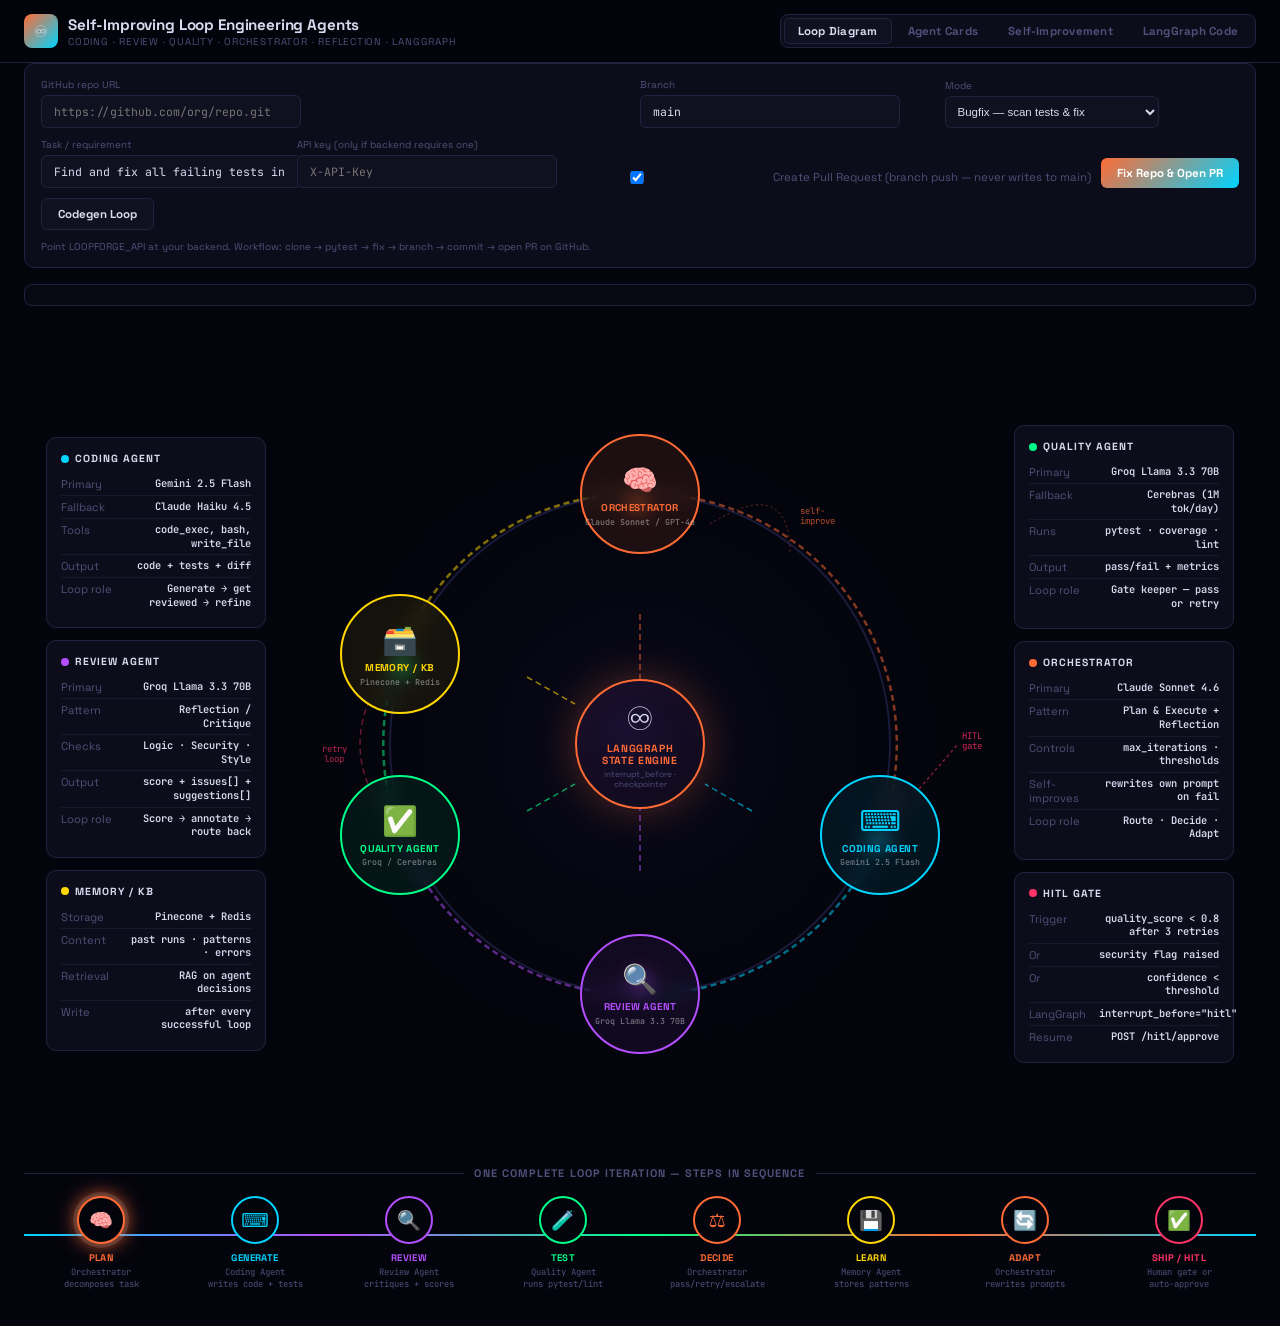
==== commit 929fefb3: "Gate repo-fix/hitl-resume behind an API key, disable local_path in production /api/repo-fix and /api" ====
--- a/demo/index.html
+++ b/demo/index.html
@@ -487,6 +487,10 @@
     <div class="field" style="flex:2">
       <label>Task / requirement</label>
       <input id="taskInput" value="Find and fix all failing tests in this repo" />
+    </div>
+    <div class="field">
+      <label>API key (only if backend requires one)</label>
+      <input id="apiKeyInput" type="password" placeholder="X-API-Key" />
     </div>
     <label style="font-size:0.72rem;display:flex;align-items:center;gap:6px">
       <input type="checkbox" id="createPr" checked /> Create Pull Request (branch push — never writes to main)
@@ -1396,10 +1400,13 @@
     return;
   }
   hint.textContent = 'Cloning repo and running agent loop…';
+  const apiKey = document.getElementById('apiKeyInput').value.trim();
+  const headers = { 'Content-Type': 'application/json' };
+  if (apiKey) headers['X-API-Key'] = apiKey;
   try {
     const res = await fetch(LOOPFORGE_API + '/api/repo-fix', {
       method: 'POST',
-      headers: { 'Content-Type': 'application/json' },
+      headers,
       body: JSON.stringify({ task, repo_url, branch, mode, create_pr, max_iterations: 5 }),
     });
     const data = await res.json();
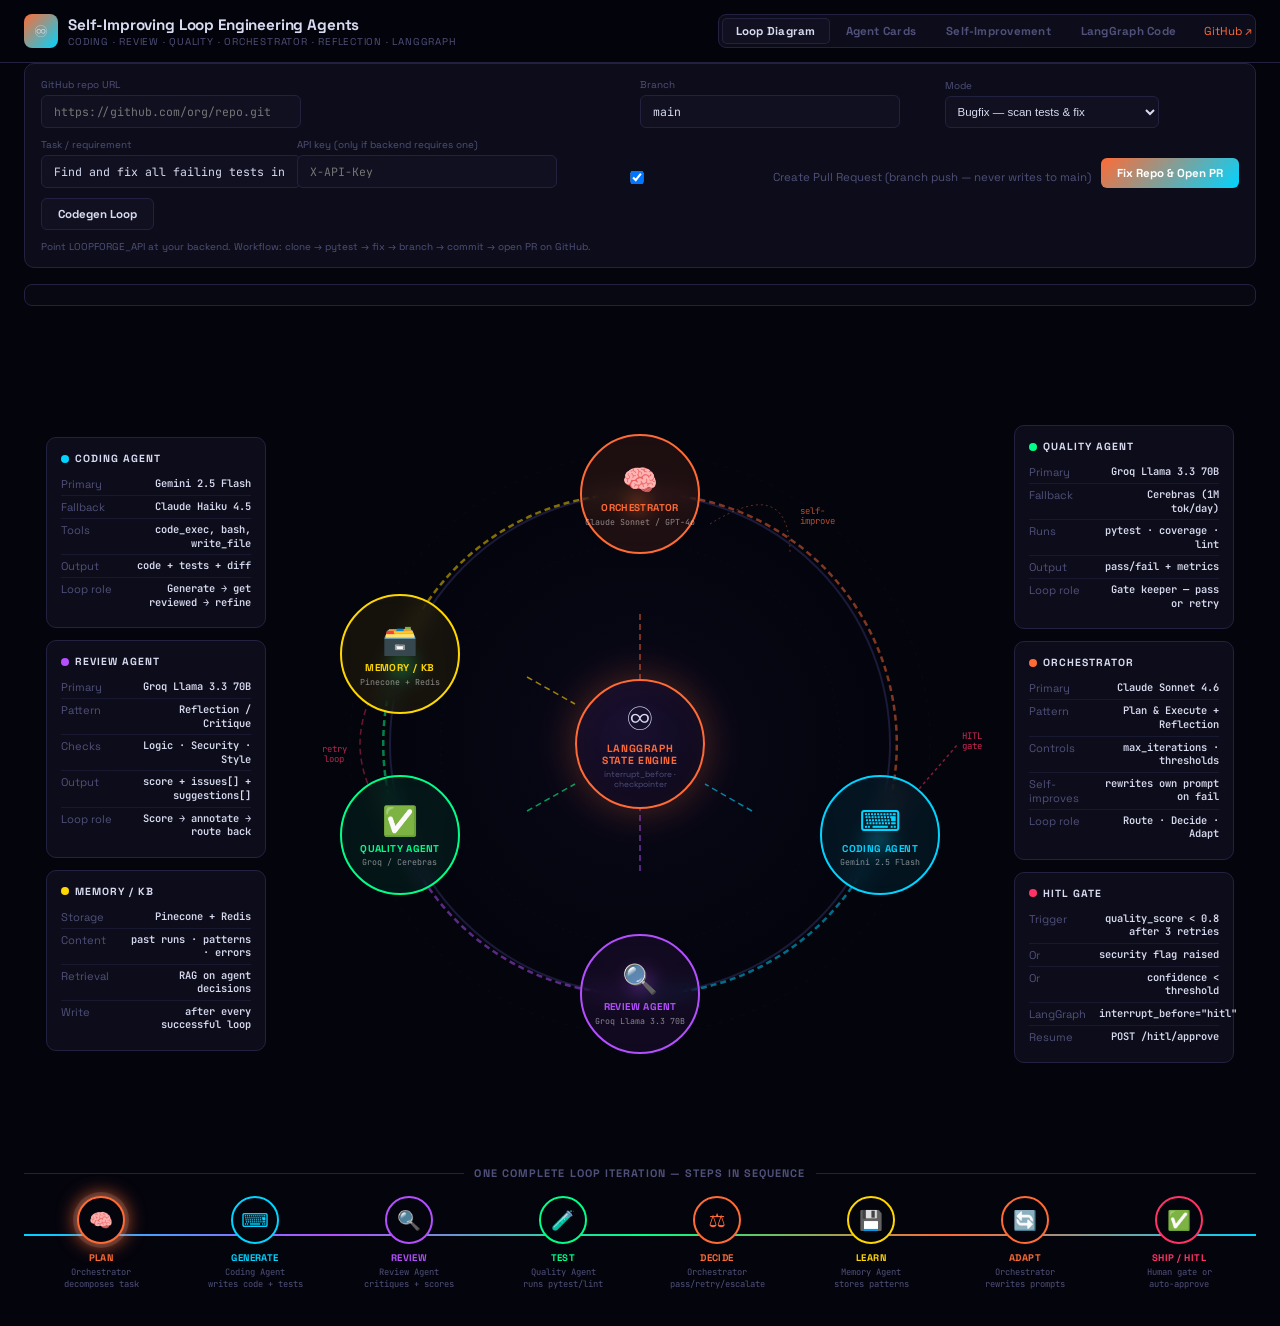
==== commit bf400a3c: "Revamp demo UI with shared production-grade design system. Co-authored-by: Cursor <cursoragent@curso" ====
--- a/demo/index.html
+++ b/demo/index.html
@@ -462,6 +462,7 @@
     <button class="tab" onclick="switchView('agents', this)">Agent Cards</button>
     <button class="tab" onclick="switchView('improve', this)">Self-Improvement</button>
     <button class="tab" onclick="switchView('code', this)">LangGraph Code</button>
+    <a href="https://github.com/vpeetla-ai/loop-engine-agent-platform" style="margin-left:12px;font-size:0.72rem;color:var(--orch);text-decoration:none;align-self:center">GitHub ↗</a>
   </div>
 </div>
 
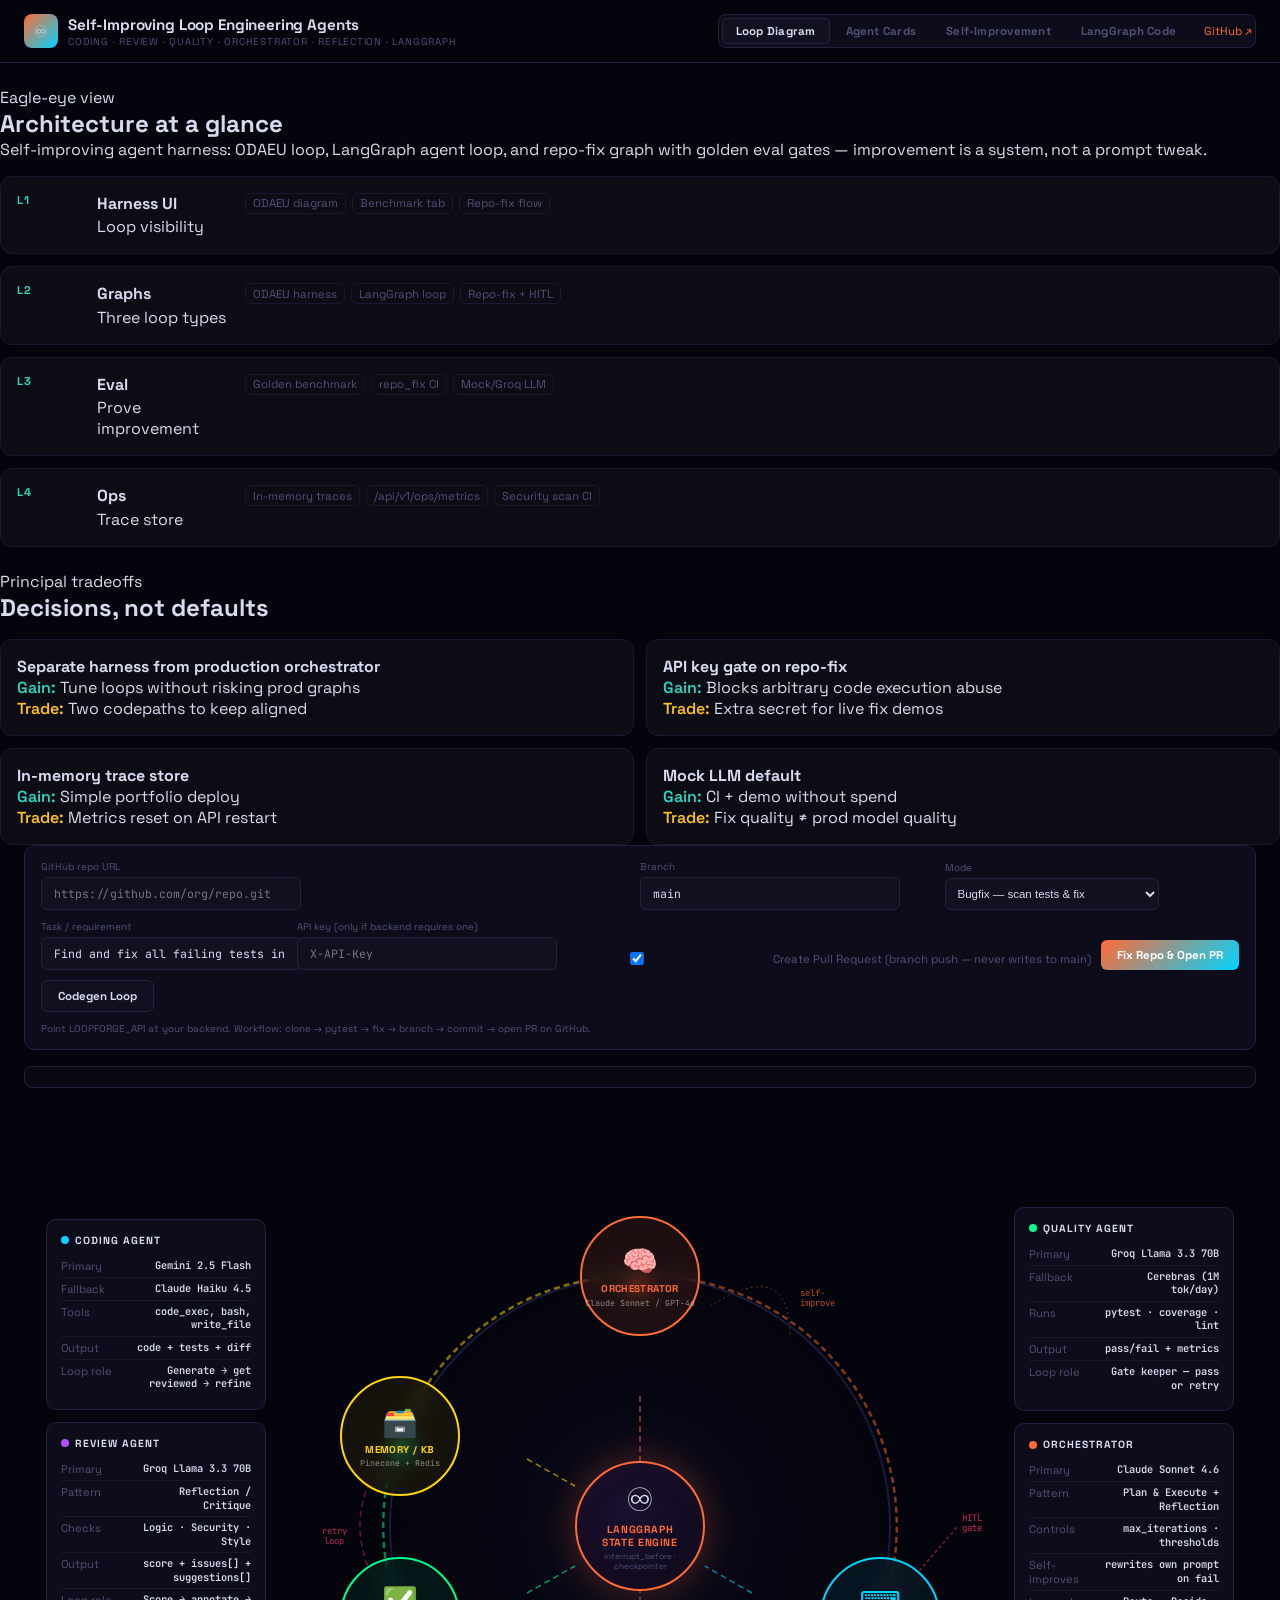
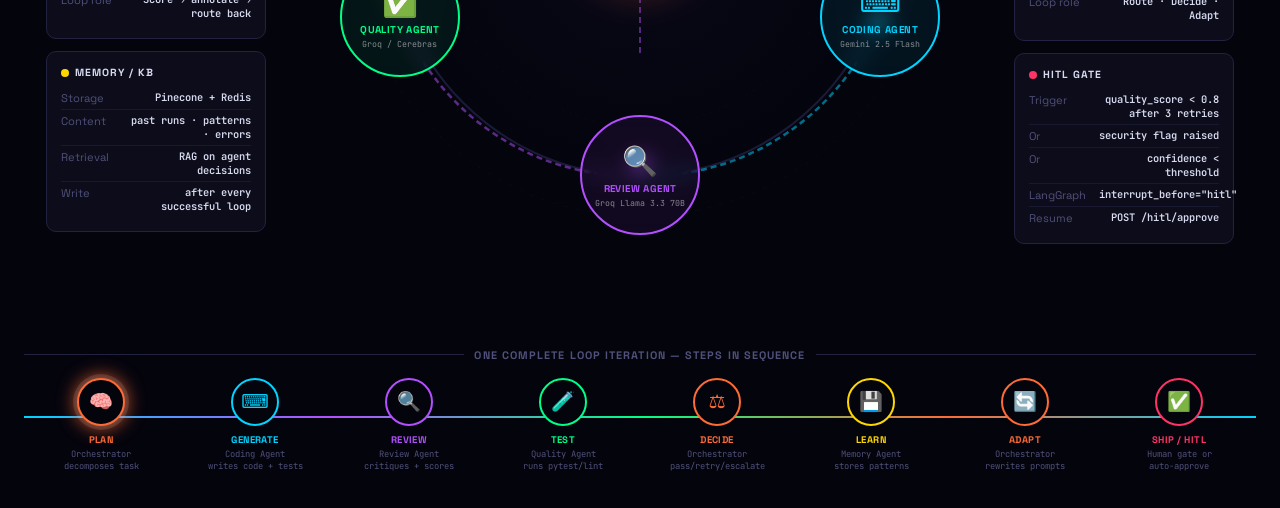
==== commit 2ddeb537: "Add architect landing (eagle-eye, tradeoffs, live /ops/metrics) across UI and API." ====
--- a/demo/index.html
+++ b/demo/index.html
@@ -466,6 +466,8 @@
   </div>
 </div>
 
+<div id="architect-root"></div>
+
 <div class="live-panel">
   <div class="row">
     <div class="field" style="flex:2">
@@ -504,6 +506,9 @@
 </div>
 <div class="trace-live" id="traceLive"></div>
 <script src="config.js"></script>
+<link rel="stylesheet" href="architect-panel.css" />
+<script src="architect-config.js"></script>
+<script src="architect-panel.js"></script>
 
 <!-- ══════════════════════════════════════════════════
   VIEW 1: LOOP DIAGRAM
--- a/demo/architect-panel.css
+++ b/demo/architect-panel.css
@@ -0,0 +1,44 @@
+.architect-panel { margin-top: 1.5rem; }
+.arch-layers { display: grid; gap: 0.75rem; margin-top: 1rem; }
+.arch-layer {
+  display: grid;
+  gap: 0.5rem;
+  padding: 1rem;
+  border: 1px solid var(--border, rgba(255,255,255,0.08));
+  border-radius: 12px;
+  background: var(--surface, rgba(255,255,255,0.03));
+}
+@media (min-width: 768px) {
+  .arch-layer { grid-template-columns: 72px 140px 1fr; align-items: start; }
+}
+.arch-tier { font-size: 0.7rem; font-weight: 700; letter-spacing: 0.08em; text-transform: uppercase; color: var(--accent, #2dd4bf); }
+.arch-mid { display: flex; flex-direction: column; gap: 0.15rem; }
+.arch-chips { display: flex; flex-wrap: wrap; gap: 0.35rem; }
+.arch-chip {
+  font-size: 0.72rem;
+  padding: 0.15rem 0.45rem;
+  border-radius: 6px;
+  border: 1px solid var(--border, rgba(255,255,255,0.08));
+  color: var(--muted, #94a3b8);
+}
+.arch-tradeoffs { display: grid; gap: 0.75rem; margin-top: 1rem; }
+@media (min-width: 768px) { .arch-tradeoffs { grid-template-columns: 1fr 1fr; } }
+.arch-tradeoff {
+  padding: 1rem;
+  border-radius: 12px;
+  border: 1px solid var(--border, rgba(255,255,255,0.08));
+  background: var(--surface, rgba(255,255,255,0.03));
+}
+.arch-tradeoff .gain { color: #2dd4bf; font-weight: 600; }
+.arch-tradeoff .trade { color: #fbbf24; font-weight: 600; }
+.arch-metrics { display: grid; grid-template-columns: repeat(2, 1fr); gap: 0.75rem; margin-top: 1rem; }
+@media (min-width: 768px) { .arch-metrics { grid-template-columns: repeat(4, 1fr); } }
+.arch-metric {
+  padding: 1rem;
+  border-radius: 12px;
+  border: 1px solid var(--border, rgba(255,255,255,0.08));
+  display: flex;
+  flex-direction: column;
+  gap: 0.35rem;
+}
+.arch-metric strong { font-size: 1.5rem; }
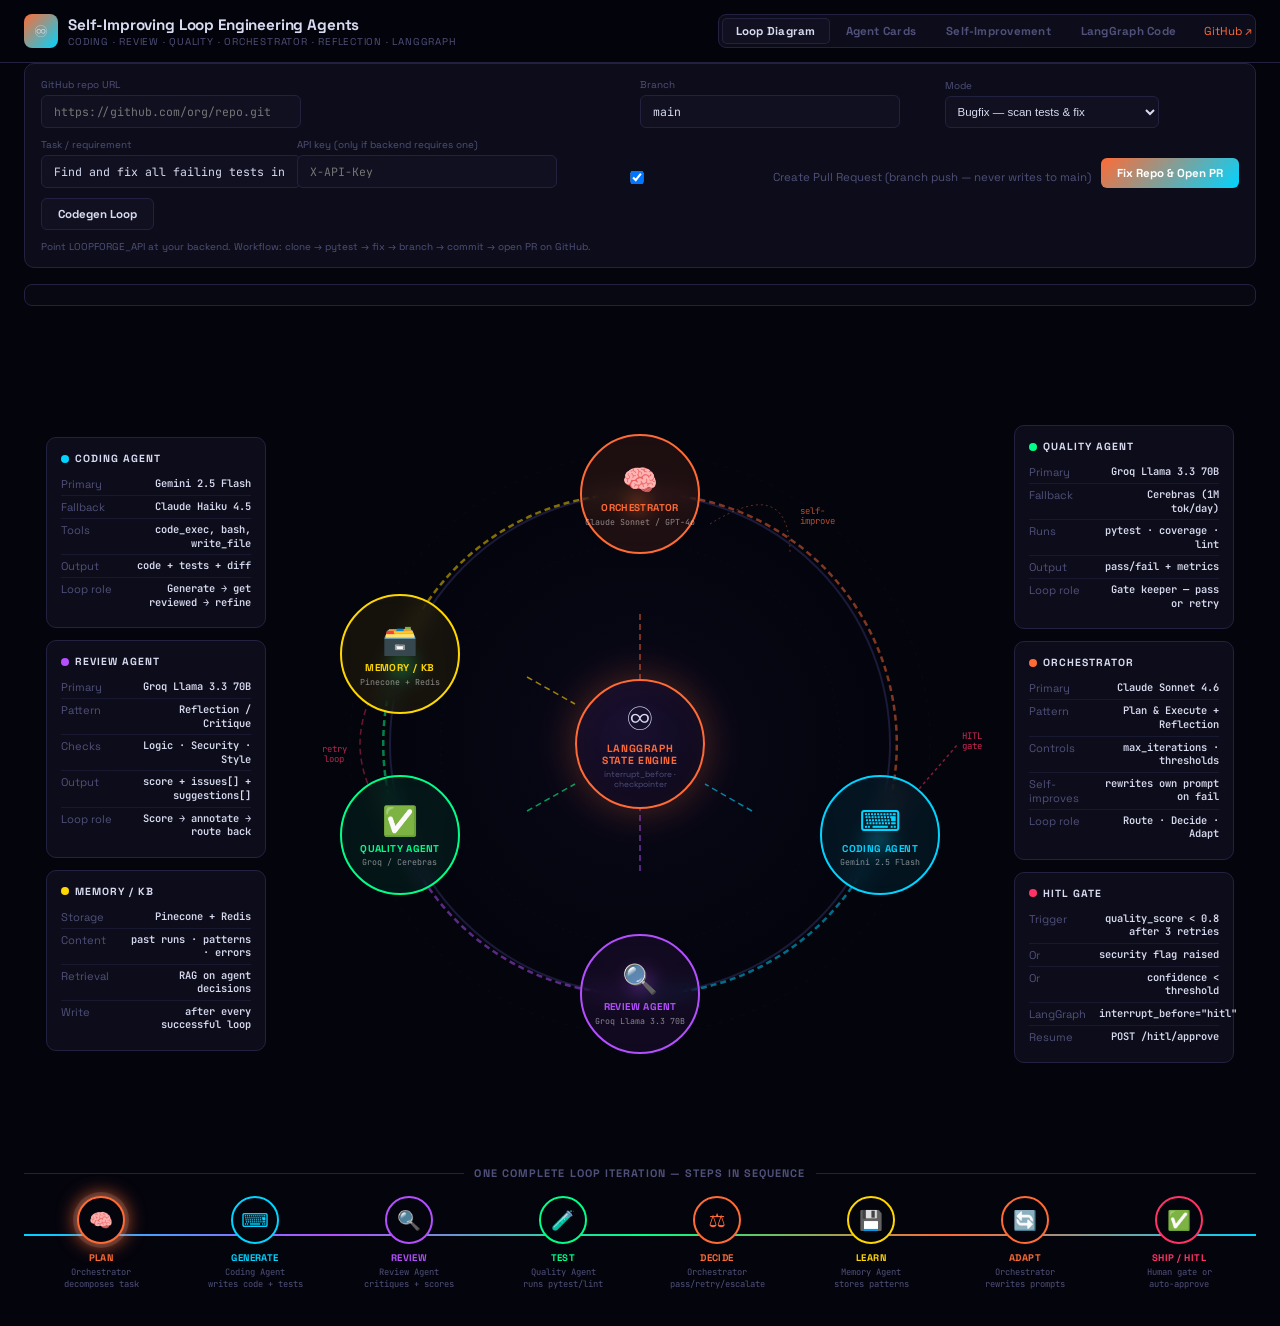
==== commit 42f8a748: "UX: tabbed workbench — Live product default, Architecture & metrics on second tab." ====
--- a/demo/index.html
+++ b/demo/index.html
@@ -466,8 +466,7 @@
   </div>
 </div>
 
-<div id="architect-root"></div>
-
+<div id="workbench-product">
 <div class="live-panel">
   <div class="row">
     <div class="field" style="flex:2">
@@ -505,10 +504,6 @@
   <span class="hint" id="runHint">Point LOOPFORGE_API at your backend. Workflow: clone → pytest → fix → branch → commit → open PR on GitHub.</span>
 </div>
 <div class="trace-live" id="traceLive"></div>
-<script src="config.js"></script>
-<link rel="stylesheet" href="architect-panel.css" />
-<script src="architect-config.js"></script>
-<script src="architect-panel.js"></script>
 
 <!-- ══════════════════════════════════════════════════
   VIEW 1: LOOP DIAGRAM
@@ -1187,6 +1182,8 @@
 <!-- ══════════════════════════════════════════════════
   MODAL
 ══════════════════════════════════════════════════ -->
+</div>
+
 <div class="modal-overlay" id="modalOverlay" onclick="closeModalCheck(event)">
   <div class="modal" id="modalBox">
     <div class="modal-close" onclick="closeModal()">✕</div>
@@ -1446,5 +1443,9 @@
   }
 };
 </script>
+<link rel="stylesheet" href="architect-panel.css" />
+<script src="config.js"></script>
+<script src="architect-config.js"></script>
+<script src="architect-panel.js"></script>
 </body>
 </html>
--- a/demo/architect-panel.css
+++ b/demo/architect-panel.css
@@ -42,3 +42,19 @@
   gap: 0.35rem;
 }
 .arch-metric strong { font-size: 1.5rem; }
+
+/* Workbench tabs */
+.workbench-tabs { display: flex; gap: 0.35rem; margin: 1rem 0 1.25rem; border-bottom: 1px solid var(--border, rgba(255,255,255,0.08)); }
+.workbench-tab {
+  position: relative; margin-bottom: -1px; padding: 0.65rem 1rem 0.75rem; border: 1px solid transparent;
+  border-radius: 10px 10px 0 0; background: transparent; cursor: pointer; text-align: left; color: inherit;
+}
+.workbench-tab.is-active { background: var(--surface, rgba(255,255,255,0.03)); border-color: var(--border, rgba(255,255,255,0.08)); }
+.workbench-tab__label { display: block; font-size: 0.85rem; font-weight: 600; }
+.workbench-tab:not(.is-active) .workbench-tab__label { opacity: 0.75; }
+.workbench-tab__hint { display: block; font-size: 0.65rem; opacity: 0.55; margin-top: 0.1rem; }
+.workbench-tab.is-active::after { content: ""; position: absolute; left: 0; right: 0; bottom: 0; height: 2px; background: var(--accent, #2dd4bf); }
+.ao-title { font-size: 1.1rem; font-weight: 600; margin: 1rem 0 0.5rem; }
+.ao-layer-name { color: inherit; font-weight: 600; }
+.ao-trade-title { display: block; margin-bottom: 0.35rem; font-weight: 600; }
+.workbench-arch-panel[hidden], #workbench-product[hidden], .workbench-product-legacy[hidden] { display: none !important; }
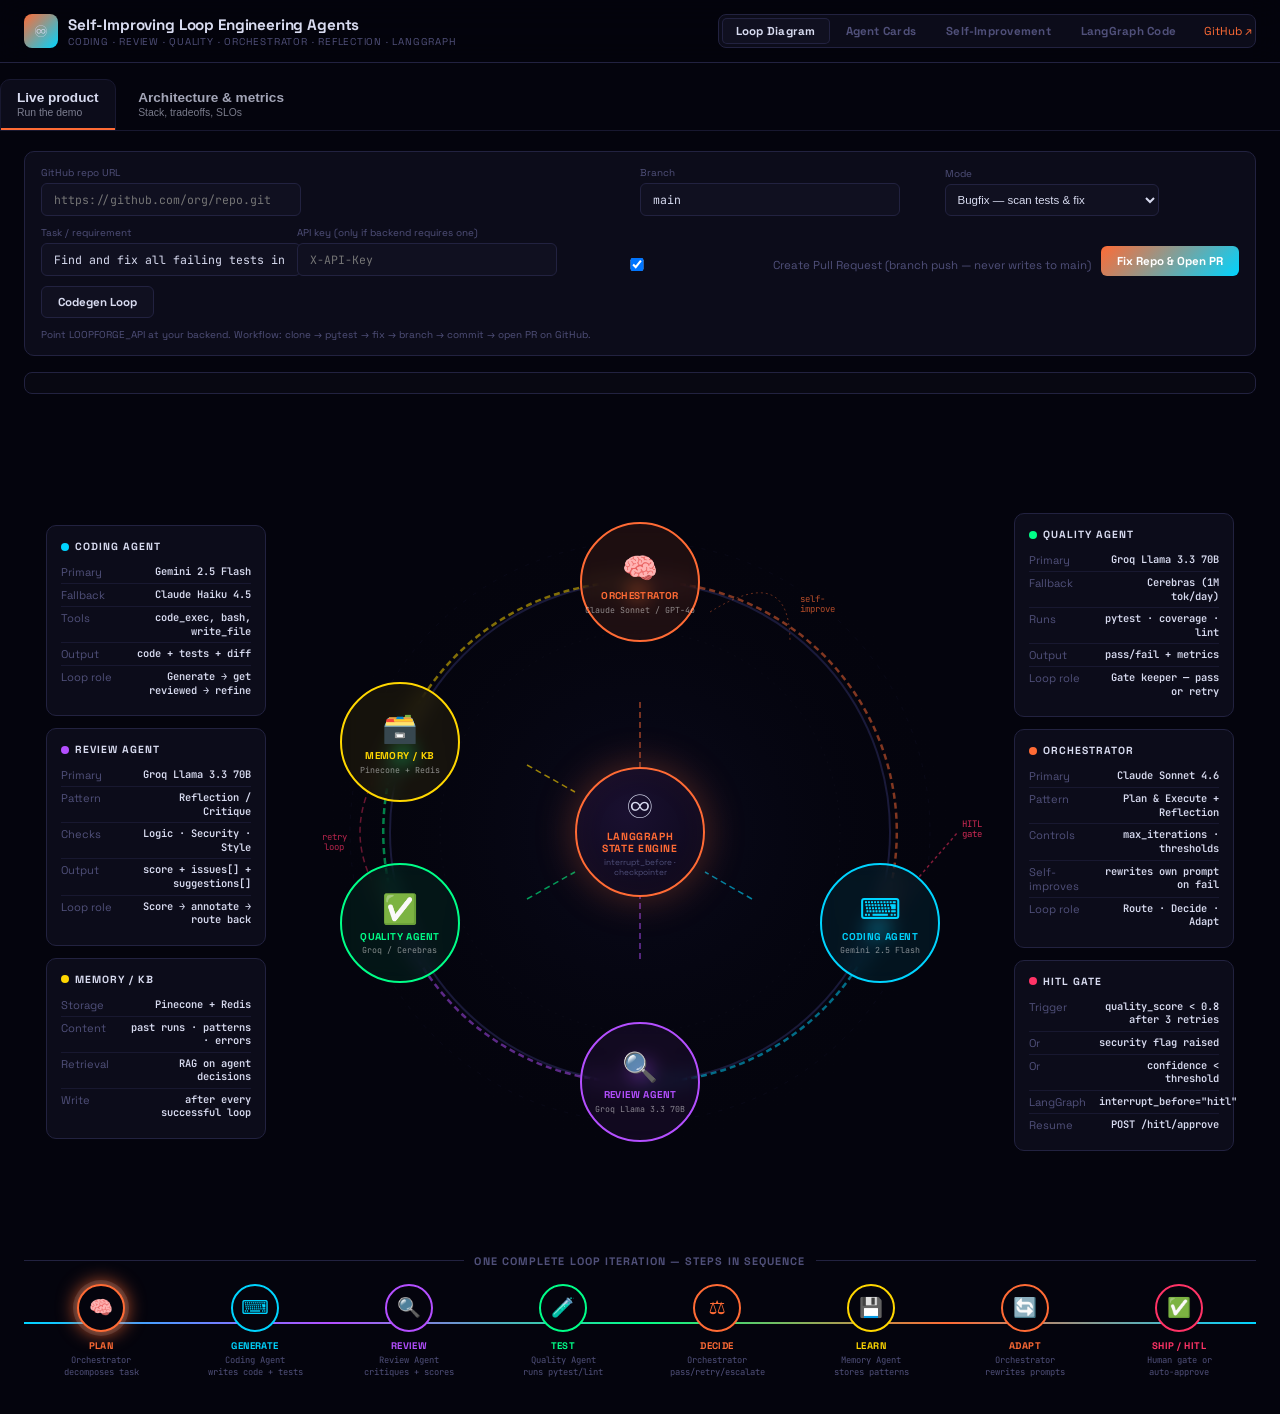
==== commit 7f95b167: "Fix LoopForge workbench: load architect scripts in head, CSS vars, panel mount. Co-authored-by: Curs" ====
--- a/demo/index.html
+++ b/demo/index.html
@@ -14,6 +14,8 @@
   --s3: #101020;
   --border: #181830;
   --border2: #222240;
+  --surface: var(--s2);
+  --accent: var(--orch);
 
   /* Agent colors — each agent has its own identity */
   --orch: #FF6B35;      /* Orchestrator — amber-orange, commands */
@@ -445,6 +447,10 @@
 .live-panel select { background: var(--s3); border: 1px solid var(--border2); border-radius: 6px; padding: 8px; color: var(--text); font-size: 0.72rem; }
 .live-panel .diff-box { width: 100%; max-height: 120px; overflow: auto; background: var(--s1); border: 1px solid var(--border2); border-radius: 6px; padding: 8px; font-family: var(--mono); font-size: 0.6rem; white-space: pre-wrap; }
 </style>
+<link rel="stylesheet" href="architect-panel.css" />
+<script src="config.js"></script>
+<script src="architect-config.js"></script>
+<script src="architect-panel.js"></script>
 </head>
 <body>
 
@@ -1443,9 +1449,5 @@
   }
 };
 </script>
-<link rel="stylesheet" href="architect-panel.css" />
-<script src="config.js"></script>
-<script src="architect-config.js"></script>
-<script src="architect-panel.js"></script>
 </body>
 </html>
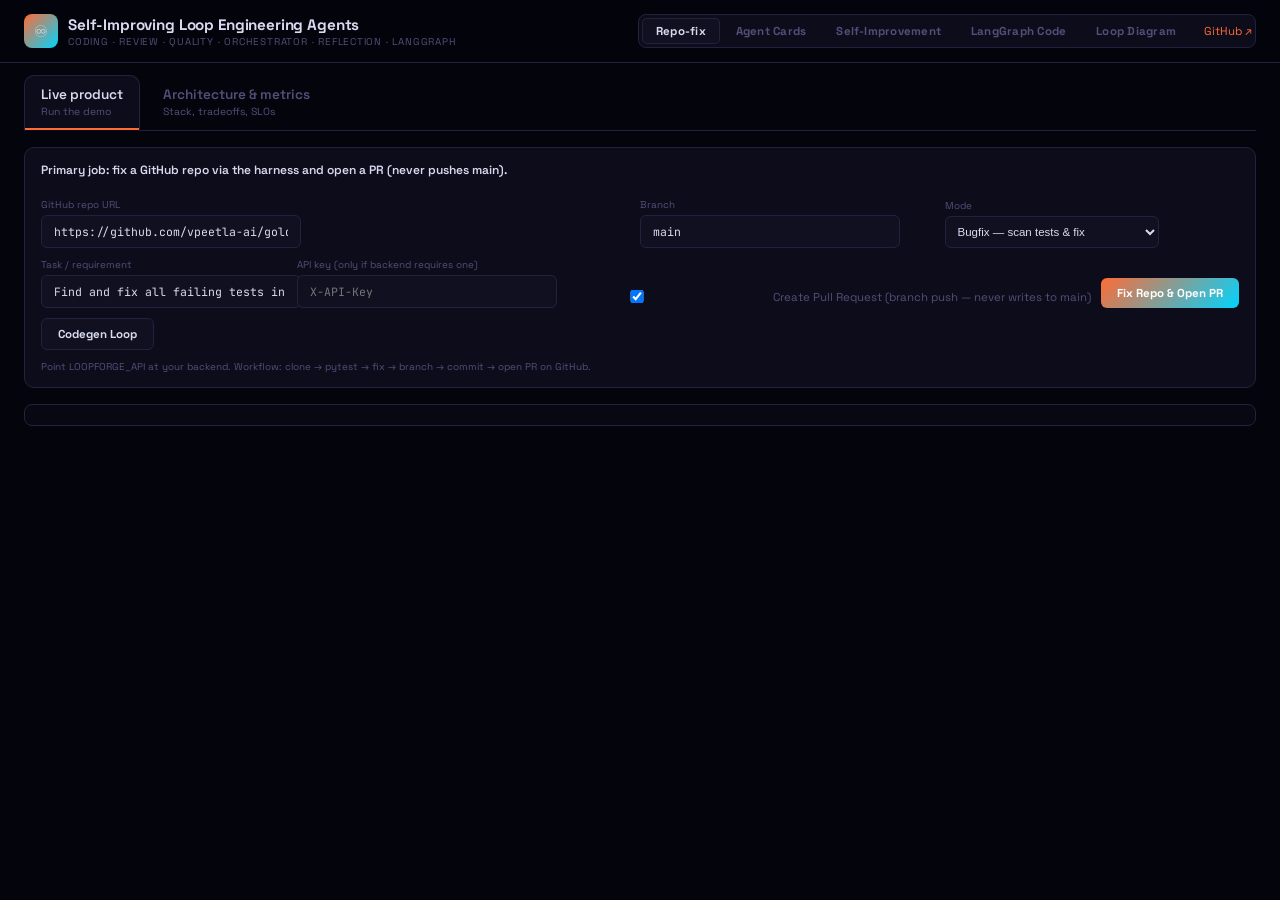
==== commit 1f9e950d: "Principal UX: repo-fix first, sample repo, dark architect jump nav. Co-authored-by: Cursor <cursorag" ====
--- a/demo/index.html
+++ b/demo/index.html
@@ -464,20 +464,22 @@
     </div>
   </div>
   <div class="tabs">
-    <button class="tab on" onclick="switchView('loop', this)">Loop Diagram</button>
+    <button class="tab on" onclick="switchView('repo', this)">Repo-fix</button>
     <button class="tab" onclick="switchView('agents', this)">Agent Cards</button>
     <button class="tab" onclick="switchView('improve', this)">Self-Improvement</button>
     <button class="tab" onclick="switchView('code', this)">LangGraph Code</button>
+    <button class="tab" onclick="switchView('loop', this)">Loop Diagram</button>
     <a href="https://github.com/vpeetla-ai/loop-engine-agent-platform" style="margin-left:12px;font-size:0.72rem;color:var(--orch);text-decoration:none;align-self:center">GitHub ↗</a>
   </div>
 </div>
 
 <div id="workbench-product">
 <div class="live-panel">
+  <p class="hint" style="margin:0 0 10px;color:var(--text);font-size:0.75rem;font-weight:600">Primary job: fix a GitHub repo via the harness and open a PR (never pushes main).</p>
   <div class="row">
     <div class="field" style="flex:2">
       <label>GitHub repo URL</label>
-      <input id="repoUrl" placeholder="https://github.com/org/repo.git" />
+      <input id="repoUrl" value="https://github.com/vpeetla-ai/golden-eval-registry.git" placeholder="https://github.com/org/repo.git" />
     </div>
     <div class="field">
       <label>Branch</label>
@@ -514,7 +516,7 @@
 <!-- ══════════════════════════════════════════════════
   VIEW 1: LOOP DIAGRAM
 ══════════════════════════════════════════════════ -->
-<div id="view-loop" class="view on">
+<div id="view-loop" class="view">
   <div class="loop-canvas">
 
     <div class="ring-wrap" style="gap:24px">
@@ -1202,8 +1204,10 @@
 function switchView(id, btn) {
   document.querySelectorAll('.view').forEach(v => v.classList.remove('on'));
   document.querySelectorAll('.tab').forEach(t => t.classList.remove('on'));
-  document.getElementById('view-' + id).classList.add('on');
   btn.classList.add('on');
+  if (id === 'repo') return; // live-panel (repo-fix) is the primary product surface
+  const view = document.getElementById('view-' + id);
+  if (view) view.classList.add('on');
 }
 
 // ── Timeline step ──
--- a/demo/architect-panel.css
+++ b/demo/architect-panel.css
@@ -1,60 +1,300 @@
-.architect-panel { margin-top: 1.5rem; }
-.arch-layers { display: grid; gap: 0.75rem; margin-top: 1rem; }
+/* Architecture panel + workbench tabs — dark theme (matches LoopForge shell) */
+
+:root {
+  --vp-bg: #04040d;
+  --vp-surface: #0c0c1a;
+  --vp-surface-hover: #101020;
+  --vp-border: #222240;
+  --vp-text: #d8dbf0;
+  --vp-text-secondary: #9aa0c4;
+  --vp-text-muted: #50507a;
+  --vp-accent: #ff6b35;
+  --vp-accent-hover: #ff8559;
+}
+
+.architect-panel {
+  margin-top: 0;
+}
+
+.architect-panel .eyebrow,
+.page-hero .eyebrow {
+  color: var(--vp-text-muted);
+  letter-spacing: 0.14em;
+}
+
+.page-hero h1 {
+  color: var(--vp-text);
+}
+
+.arch-layers {
+  display: grid;
+  gap: 0.75rem;
+  margin-top: 1rem;
+}
+
 .arch-layer {
   display: grid;
   gap: 0.5rem;
   padding: 1rem;
-  border: 1px solid var(--border, rgba(255,255,255,0.08));
+  border: 1px solid var(--vp-border);
   border-radius: 12px;
-  background: var(--surface, rgba(255,255,255,0.03));
-}
+  background: var(--vp-surface-hover);
+}
+
 @media (min-width: 768px) {
-  .arch-layer { grid-template-columns: 72px 140px 1fr; align-items: start; }
-}
-.arch-tier { font-size: 0.7rem; font-weight: 700; letter-spacing: 0.08em; text-transform: uppercase; color: var(--accent, #2dd4bf); }
-.arch-mid { display: flex; flex-direction: column; gap: 0.15rem; }
-.arch-chips { display: flex; flex-wrap: wrap; gap: 0.35rem; }
+  .arch-layer {
+    grid-template-columns: 72px 160px 1fr;
+    align-items: start;
+  }
+}
+
+.arch-tier {
+  font-size: 0.65rem;
+  font-weight: 700;
+  letter-spacing: 0.08em;
+  text-transform: uppercase;
+  color: var(--vp-accent);
+}
+
+.arch-mid {
+  display: flex;
+  flex-direction: column;
+  gap: 0.15rem;
+}
+
+.arch-mid .muted {
+  color: var(--vp-text-muted);
+  font-size: 0.8rem;
+}
+
+.arch-chips {
+  display: flex;
+  flex-wrap: wrap;
+  gap: 0.35rem;
+}
+
 .arch-chip {
   font-size: 0.72rem;
-  padding: 0.15rem 0.45rem;
+  padding: 0.2rem 0.5rem;
   border-radius: 6px;
-  border: 1px solid var(--border, rgba(255,255,255,0.08));
-  color: var(--muted, #94a3b8);
-}
-.arch-tradeoffs { display: grid; gap: 0.75rem; margin-top: 1rem; }
-@media (min-width: 768px) { .arch-tradeoffs { grid-template-columns: 1fr 1fr; } }
+  border: 1px solid var(--vp-border);
+  background: var(--vp-surface);
+  color: var(--vp-text-secondary);
+}
+
+.arch-tradeoffs {
+  display: grid;
+  gap: 0.75rem;
+  margin-top: 1rem;
+}
+
+@media (min-width: 768px) {
+  .arch-tradeoffs {
+    grid-template-columns: 1fr 1fr;
+  }
+}
+
 .arch-tradeoff {
   padding: 1rem;
   border-radius: 12px;
-  border: 1px solid var(--border, rgba(255,255,255,0.08));
-  background: var(--surface, rgba(255,255,255,0.03));
-}
-.arch-tradeoff .gain { color: #2dd4bf; font-weight: 600; }
-.arch-tradeoff .trade { color: #fbbf24; font-weight: 600; }
-.arch-metrics { display: grid; grid-template-columns: repeat(2, 1fr); gap: 0.75rem; margin-top: 1rem; }
-@media (min-width: 768px) { .arch-metrics { grid-template-columns: repeat(4, 1fr); } }
+  border: 1px solid var(--vp-border);
+  background: var(--vp-surface);
+}
+
+.arch-tradeoff p {
+  margin: 0.35rem 0 0;
+  font-size: 0.875rem;
+  color: var(--vp-text-secondary);
+  line-height: 1.5;
+}
+
+.arch-tradeoff .gain {
+  color: #00ff88;
+  font-weight: 600;
+}
+
+.arch-tradeoff .trade {
+  color: #ffd700;
+  font-weight: 600;
+}
+
+.arch-metrics {
+  display: grid;
+  grid-template-columns: repeat(2, 1fr);
+  gap: 0.75rem;
+  margin-top: 1rem;
+}
+
+@media (min-width: 768px) {
+  .arch-metrics {
+    grid-template-columns: repeat(4, 1fr);
+  }
+}
+
 .arch-metric {
   padding: 1rem;
   border-radius: 12px;
-  border: 1px solid var(--border, rgba(255,255,255,0.08));
+  border: 1px solid var(--vp-border);
+  background: var(--vp-surface-hover);
   display: flex;
   flex-direction: column;
   gap: 0.35rem;
 }
-.arch-metric strong { font-size: 1.5rem; }
-
-/* Workbench tabs */
-.workbench-tabs { display: flex; gap: 0.35rem; margin: 1rem 0 1.25rem; border-bottom: 1px solid var(--border, rgba(255,255,255,0.08)); }
+
+.arch-metric span {
+  font-size: 0.75rem;
+  font-weight: 500;
+  color: var(--vp-text-muted);
+}
+
+.arch-metric strong {
+  font-size: 1.5rem;
+  font-weight: 600;
+  color: var(--vp-text);
+  font-variant-numeric: tabular-nums;
+}
+
+/* Workbench tabs — sit under LoopForge header */
+.workbench-tabs {
+  display: flex;
+  gap: 0.35rem;
+  margin: 0.75rem 24px 1rem;
+  border-bottom: 1px solid var(--vp-border);
+  max-width: calc(100% - 48px);
+}
+
 .workbench-tab {
-  position: relative; margin-bottom: -1px; padding: 0.65rem 1rem 0.75rem; border: 1px solid transparent;
-  border-radius: 10px 10px 0 0; background: transparent; cursor: pointer; text-align: left; color: inherit;
-}
-.workbench-tab.is-active { background: var(--surface, rgba(255,255,255,0.03)); border-color: var(--border, rgba(255,255,255,0.08)); }
-.workbench-tab__label { display: block; font-size: 0.85rem; font-weight: 600; }
-.workbench-tab:not(.is-active) .workbench-tab__label { opacity: 0.75; }
-.workbench-tab__hint { display: block; font-size: 0.65rem; opacity: 0.55; margin-top: 0.1rem; }
-.workbench-tab.is-active::after { content: ""; position: absolute; left: 0; right: 0; bottom: 0; height: 2px; background: var(--accent, #2dd4bf); }
-.ao-title { font-size: 1.1rem; font-weight: 600; margin: 1rem 0 0.5rem; }
-.ao-layer-name { color: inherit; font-weight: 600; }
-.ao-trade-title { display: block; margin-bottom: 0.35rem; font-weight: 600; }
-.workbench-arch-panel[hidden], #workbench-product[hidden], .workbench-product-legacy[hidden] { display: none !important; }
+  position: relative;
+  margin-bottom: -1px;
+  padding: 0.65rem 1rem 0.75rem;
+  border: 1px solid transparent;
+  border-radius: 10px 10px 0 0;
+  background: transparent;
+  cursor: pointer;
+  text-align: left;
+  color: var(--vp-text-muted);
+  font-family: inherit;
+}
+
+.workbench-tab:hover {
+  background: var(--vp-surface-hover);
+  color: var(--vp-text-secondary);
+}
+
+.workbench-tab.is-active {
+  background: var(--vp-surface);
+  border-color: var(--vp-border);
+  border-bottom-color: var(--vp-surface);
+  color: var(--vp-text);
+}
+
+.workbench-tab__label {
+  display: block;
+  font-size: 0.85rem;
+  font-weight: 600;
+}
+
+.workbench-tab__hint {
+  display: block;
+  font-size: 0.65rem;
+  margin-top: 0.1rem;
+  color: var(--vp-text-muted);
+}
+
+.workbench-tab.is-active::after {
+  content: "";
+  position: absolute;
+  left: 0;
+  right: 0;
+  bottom: 0;
+  height: 2px;
+  background: var(--vp-accent);
+}
+
+.ao-title {
+  font-size: 1.05rem;
+  font-weight: 600;
+  margin: 1.25rem 0 0.5rem;
+  color: var(--vp-text);
+}
+
+.ao-layer-name {
+  color: var(--vp-text);
+  font-weight: 600;
+}
+
+.ao-trade-title {
+  display: block;
+  margin-bottom: 0.35rem;
+  font-weight: 600;
+  color: var(--vp-text);
+}
+
+.workbench-arch-panel {
+  margin: 0 24px 2rem;
+  padding: 1.25rem 1.5rem;
+  border: 1px solid var(--vp-border);
+  border-radius: 12px;
+  background: var(--vp-surface);
+}
+
+.workbench-arch-panel[hidden],
+#workbench-product[hidden],
+.workbench-product-legacy[hidden] {
+  display: none !important;
+}
+
+.arch-doc-links {
+  list-style: none;
+  margin: 0.75rem 0 0;
+  padding: 0;
+  display: grid;
+  gap: 0.5rem;
+}
+
+.arch-doc-links a {
+  font-size: 0.875rem;
+  font-weight: 500;
+  color: var(--vp-accent);
+  text-decoration: none;
+}
+
+.arch-doc-links a:hover {
+  text-decoration: underline;
+}
+
+.muted,
+.api-hint {
+  color: var(--vp-text-muted);
+}
+
+.ao-jump {
+  display: flex;
+  flex-wrap: wrap;
+  gap: 0.35rem;
+  margin: 0 0 1rem;
+  padding: 0.5rem 0.75rem;
+  border: 1px solid var(--vp-border);
+  border-radius: 8px;
+  background: var(--vp-surface);
+}
+.ao-jump a {
+  font-size: 0.75rem;
+  font-weight: 600;
+  color: var(--vp-text-secondary);
+  text-decoration: none;
+  padding: 0.25rem 0.55rem;
+  border-radius: 6px;
+}
+.ao-jump a:hover { background: var(--vp-surface-hover); color: var(--vp-text); }
+#ao-stack, #ao-tradeoffs, #ao-adrs, #ao-metrics { scroll-margin-top: 5rem; }
+.ao-metrics-failed { display: flex; flex-wrap: wrap; align-items: center; gap: 0.75rem; margin-top: 0.5rem; }
+.ao-metrics-failed button.secondary {
+  background: transparent;
+  border: 1px solid var(--vp-border);
+  color: var(--vp-text);
+  padding: 0.4rem 0.75rem;
+  border-radius: 8px;
+  font-weight: 600;
+  cursor: pointer;
+}
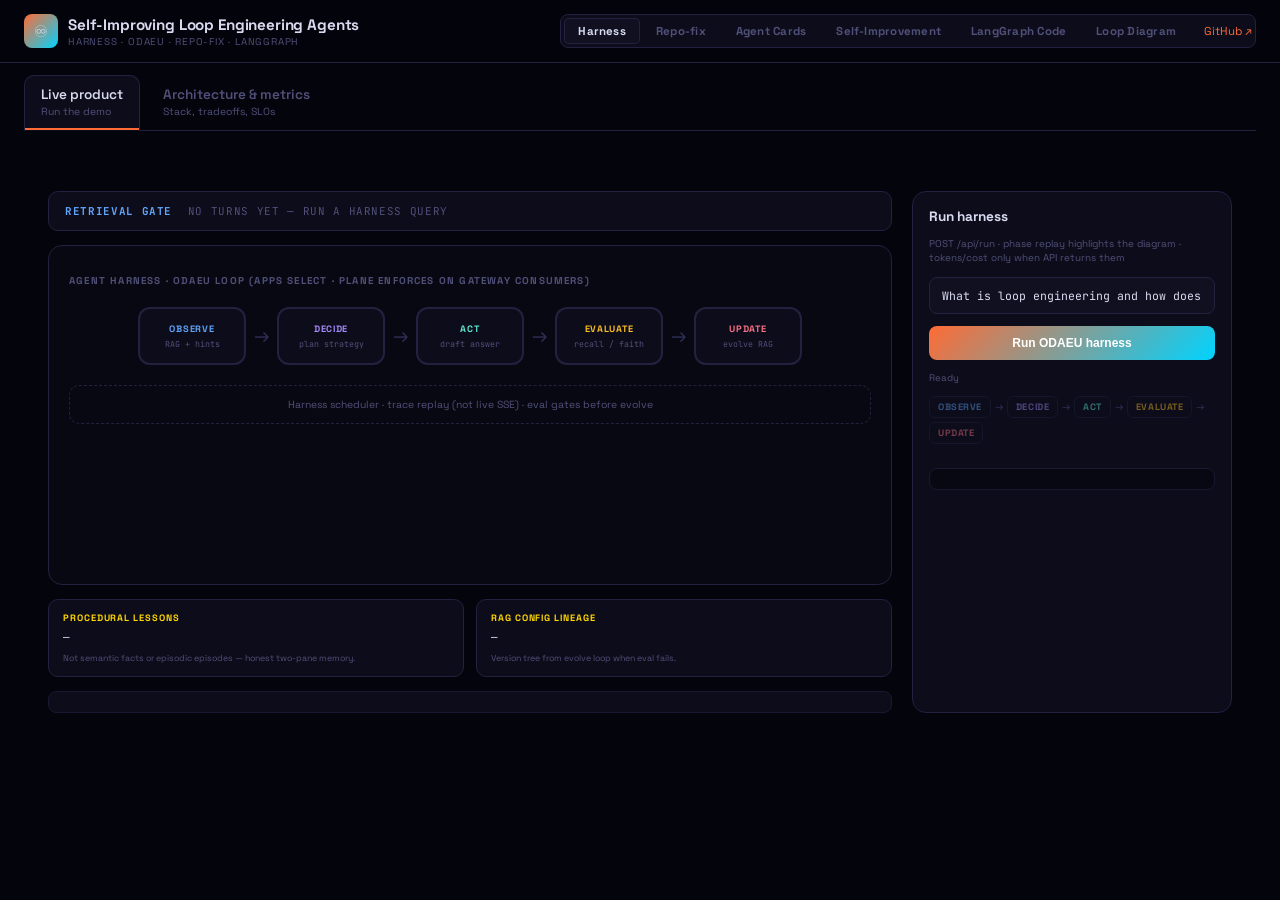
==== commit 8dea8791: "Add glass-box ODAEU harness UX with trace replay and stable phases. - Emit memory.hints, run.complet" ====
--- a/demo/index.html
+++ b/demo/index.html
@@ -446,6 +446,224 @@
 .live-panel .field { flex: 1; min-width: 200px; }
 .live-panel select { background: var(--s3); border: 1px solid var(--border2); border-radius: 6px; padding: 8px; color: var(--text); font-size: 0.72rem; }
 .live-panel .diff-box { width: 100%; max-height: 120px; overflow: auto; background: var(--s1); border: 1px solid var(--border2); border-radius: 6px; padding: 8px; font-family: var(--mono); font-size: 0.6rem; white-space: pre-wrap; }
+
+/* ══════════════════════════════════════════════════
+   GLASS-BOX HARNESS (ODAEU)
+══════════════════════════════════════════════════ */
+:root {
+  --gb-observe: #60a5fa;
+  --gb-decide: #a78bfa;
+  --gb-act: #5eead4;
+  --gb-evaluate: #fbbf24;
+  --gb-update: #fb7185;
+}
+.gb-layout {
+  display: grid;
+  grid-template-columns: 1fr 320px;
+  gap: 20px;
+  max-width: 1280px;
+  margin: 0 auto;
+  padding: 20px 24px 32px;
+}
+.gb-main { display: flex; flex-direction: column; gap: 14px; min-width: 0; }
+.gb-gate {
+  padding: 12px 16px;
+  background: var(--s2);
+  border: 1px solid var(--border2);
+  border-radius: 10px;
+  font-size: 0.68rem;
+  font-family: var(--mono);
+  color: var(--muted);
+  text-transform: uppercase;
+  letter-spacing: 0.06em;
+}
+.gb-gate strong { color: var(--gb-observe); margin-right: 8px; }
+.gb-diagram {
+  position: relative;
+  background: var(--s1);
+  border: 1px solid var(--border2);
+  border-radius: 14px;
+  padding: 28px 20px 24px;
+  min-height: 340px;
+}
+.gb-diagram-title {
+  font-size: 0.62rem;
+  font-weight: 800;
+  text-transform: uppercase;
+  letter-spacing: 0.12em;
+  color: var(--muted);
+  margin-bottom: 20px;
+}
+.gb-odaeu {
+  display: flex;
+  align-items: center;
+  justify-content: center;
+  gap: 8px;
+  flex-wrap: wrap;
+}
+.gb-node {
+  width: 108px;
+  padding: 14px 10px;
+  border-radius: 12px;
+  border: 2px solid var(--border2);
+  background: var(--s2);
+  text-align: center;
+  transition: all 0.25s;
+}
+.gb-node-label {
+  font-size: 0.58rem;
+  font-weight: 800;
+  text-transform: uppercase;
+  letter-spacing: 0.08em;
+  margin-bottom: 4px;
+}
+.gb-node-sub { font-size: 0.52rem; font-family: var(--mono); color: var(--muted); }
+.gb-node.gb-active {
+  border-color: currentColor;
+  box-shadow: 0 0 24px rgba(255,255,255,0.08);
+  transform: scale(1.04);
+}
+.gb-node.gb-done { opacity: 0.85; border-color: var(--quality); }
+#gb-node-observe { color: var(--gb-observe); }
+#gb-node-decide { color: var(--gb-decide); }
+#gb-node-act { color: var(--gb-act); }
+#gb-node-evaluate { color: var(--gb-evaluate); }
+#gb-node-update { color: var(--gb-update); }
+.gb-arrow { color: var(--muted2); font-size: 1.2rem; }
+.gb-harness-center {
+  margin-top: 20px;
+  text-align: center;
+  padding: 12px;
+  border: 1px dashed var(--border2);
+  border-radius: 10px;
+  font-size: 0.65rem;
+  color: var(--muted);
+}
+.gb-memory-strip {
+  display: grid;
+  grid-template-columns: 1fr 1fr;
+  gap: 12px;
+}
+.gb-mem-pane {
+  background: var(--s2);
+  border: 1px solid var(--border2);
+  border-radius: 10px;
+  padding: 12px 14px;
+}
+.gb-mem-hd {
+  font-size: 0.58rem;
+  font-weight: 800;
+  text-transform: uppercase;
+  letter-spacing: 0.1em;
+  color: var(--memory);
+  margin-bottom: 6px;
+}
+.gb-mem-body {
+  font-size: 0.68rem;
+  font-family: var(--mono);
+  color: var(--text);
+  line-height: 1.45;
+  max-height: 72px;
+  overflow: auto;
+}
+.gb-mem-note { font-size: 0.55rem; color: var(--muted); margin-top: 6px; }
+.gb-ops {
+  display: flex;
+  flex-wrap: wrap;
+  gap: 16px;
+  font-size: 0.65rem;
+  font-family: var(--mono);
+  color: var(--muted);
+  padding: 10px 14px;
+  background: var(--s2);
+  border-radius: 8px;
+  border: 1px solid var(--border);
+}
+.gb-ops strong { color: var(--text); }
+.gb-sidebar {
+  display: flex;
+  flex-direction: column;
+  gap: 12px;
+  background: var(--s2);
+  border: 1px solid var(--border2);
+  border-radius: 14px;
+  padding: 16px;
+  max-height: calc(100vh - 100px);
+  overflow: hidden;
+}
+.gb-sidebar h2 {
+  font-size: 0.85rem;
+  font-weight: 800;
+  margin: 0;
+}
+.gb-sidebar .hint { font-size: 0.62rem; color: var(--muted); line-height: 1.4; }
+.gb-query {
+  width: 100%;
+  background: var(--s3);
+  border: 1px solid var(--border2);
+  border-radius: 8px;
+  padding: 10px 12px;
+  color: var(--text);
+  font-family: var(--mono);
+  font-size: 0.72rem;
+}
+.gb-run-btn {
+  background: linear-gradient(135deg, var(--orch), var(--code));
+  border: none;
+  border-radius: 8px;
+  padding: 10px 16px;
+  color: #fff;
+  font-weight: 800;
+  font-size: 0.75rem;
+  cursor: pointer;
+  width: 100%;
+}
+.gb-run-btn:disabled { opacity: 0.6; cursor: wait; }
+.gb-pills { display: flex; flex-wrap: wrap; align-items: center; gap: 4px; }
+.gb-pill {
+  font-size: 0.58rem;
+  font-weight: 800;
+  text-transform: uppercase;
+  letter-spacing: 0.06em;
+  padding: 4px 8px;
+  border-radius: 6px;
+  border: 1px solid var(--border2);
+  color: var(--pill-color, var(--muted));
+  opacity: 0.45;
+  transition: all 0.2s;
+}
+.gb-pill.gb-active { opacity: 1; border-color: var(--pill-color); box-shadow: 0 0 12px rgba(255,255,255,0.06); }
+.gb-pill.gb-done { opacity: 0.9; border-color: var(--quality); color: var(--quality); }
+.gb-pill-arrow { color: var(--muted2); font-size: 0.65rem; }
+.gb-answer {
+  flex: 0 0 auto;
+  max-height: 120px;
+  overflow: auto;
+  padding: 10px;
+  background: var(--s1);
+  border: 1px solid var(--border);
+  border-radius: 8px;
+  font-size: 0.72rem;
+  line-height: 1.5;
+}
+.gb-eval { font-size: 0.68rem; font-family: var(--mono); }
+.gb-eval-badge { font-weight: 800; margin-right: 6px; }
+.gb-eval-badge.pass { color: var(--quality); }
+.gb-eval-badge.fail { color: var(--hitl); }
+.gb-event-log {
+  flex: 1;
+  min-height: 120px;
+  overflow-y: auto;
+  font-family: var(--mono);
+  font-size: 0.58rem;
+}
+.gb-event { padding: 6px 0; border-bottom: 1px solid var(--border); }
+.gb-event-live { background: rgba(94,234,212,0.06); }
+.gb-event pre { margin: 4px 0 0; color: var(--muted); white-space: pre-wrap; word-break: break-all; }
+.gb-status { font-size: 0.6rem; color: var(--muted); }
+@media (max-width: 960px) {
+  .gb-layout { grid-template-columns: 1fr; }
+}
 </style>
 <link rel="stylesheet" href="architect-panel.css" />
 <script src="config.js"></script>
@@ -460,11 +678,12 @@
     <div class="hdr-icon">♾️</div>
     <div>
       <div class="hdr-title">Self-Improving Loop Engineering Agents</div>
-      <div class="hdr-sub">Coding · Review · Quality · Orchestrator · Reflection · LangGraph</div>
+      <div class="hdr-sub">Harness · ODAEU · Repo-fix · LangGraph</div>
     </div>
   </div>
   <div class="tabs">
-    <button class="tab on" onclick="switchView('repo', this)">Repo-fix</button>
+    <button class="tab on" onclick="switchView('glassbox', this)">Harness</button>
+    <button class="tab" onclick="switchView('repo', this)">Repo-fix</button>
     <button class="tab" onclick="switchView('agents', this)">Agent Cards</button>
     <button class="tab" onclick="switchView('improve', this)">Self-Improvement</button>
     <button class="tab" onclick="switchView('code', this)">LangGraph Code</button>
@@ -473,7 +692,72 @@
   </div>
 </div>
 
-<div id="workbench-product">
+<!-- ══════════════════════════════════════════════════
+  VIEW 0: GLASS-BOX HARNESS (ODAEU) — primary
+══════════════════════════════════════════════════ -->
+<div id="view-glassbox" class="view on">
+  <div class="gb-layout">
+    <div class="gb-main">
+      <div class="gb-gate" id="gbGate"><strong>Retrieval gate</strong> no turns yet — run a harness query</div>
+      <div class="gb-diagram">
+        <div class="gb-diagram-title">Agent harness · ODAEU loop (apps select · plane enforces on gateway consumers)</div>
+        <div class="gb-odaeu">
+          <div class="gb-node" id="gb-node-observe">
+            <div class="gb-node-label">Observe</div>
+            <div class="gb-node-sub">RAG + hints</div>
+          </div>
+          <span class="gb-arrow">→</span>
+          <div class="gb-node" id="gb-node-decide">
+            <div class="gb-node-label">Decide</div>
+            <div class="gb-node-sub">plan strategy</div>
+          </div>
+          <span class="gb-arrow">→</span>
+          <div class="gb-node" id="gb-node-act">
+            <div class="gb-node-label">Act</div>
+            <div class="gb-node-sub">draft answer</div>
+          </div>
+          <span class="gb-arrow">→</span>
+          <div class="gb-node" id="gb-node-evaluate">
+            <div class="gb-node-label">Evaluate</div>
+            <div class="gb-node-sub">recall / faith</div>
+          </div>
+          <span class="gb-arrow">→</span>
+          <div class="gb-node" id="gb-node-update">
+            <div class="gb-node-label">Update</div>
+            <div class="gb-node-sub">evolve RAG</div>
+          </div>
+        </div>
+        <div class="gb-harness-center">Harness scheduler · trace replay (not live SSE) · eval gates before evolve</div>
+      </div>
+      <div class="gb-memory-strip">
+        <div class="gb-mem-pane">
+          <div class="gb-mem-hd">Procedural lessons</div>
+          <div class="gb-mem-body" id="gbLessons">—</div>
+          <div class="gb-mem-note">Not semantic facts or episodic episodes — honest two-pane memory.</div>
+        </div>
+        <div class="gb-mem-pane">
+          <div class="gb-mem-hd">RAG config lineage</div>
+          <div class="gb-mem-body" id="gbRag">—</div>
+          <div class="gb-mem-note">Version tree from evolve loop when eval fails.</div>
+        </div>
+      </div>
+      <div class="gb-ops" id="gbOps"></div>
+    </div>
+    <aside class="gb-sidebar">
+      <h2>Run harness</h2>
+      <p class="hint">POST /api/run · phase replay highlights the diagram · tokens/cost only when API returns them</p>
+      <input class="gb-query" id="gbQuery" value="What is loop engineering and how does a harness improve agents?" placeholder="Harness query…" />
+      <button type="button" class="gb-run-btn" id="gbRunBtn">Run ODAEU harness</button>
+      <div class="gb-status" id="gbStatus">Ready</div>
+      <div class="gb-pills" id="gbPills"></div>
+      <div class="gb-eval" id="gbEval"></div>
+      <div class="gb-answer" id="gbAnswer"></div>
+      <div class="gb-event-log" id="gbEventLog"></div>
+    </aside>
+  </div>
+</div>
+
+<div id="repo-workbench" style="display:none">
 <div class="live-panel">
   <p class="hint" style="margin:0 0 10px;color:var(--text);font-size:0.75rem;font-weight:600">Primary job: fix a GitHub repo via the harness and open a PR (never pushes main).</p>
   <div class="row">
@@ -512,10 +796,12 @@
   <span class="hint" id="runHint">Point LOOPFORGE_API at your backend. Workflow: clone → pytest → fix → branch → commit → open PR on GitHub.</span>
 </div>
 <div class="trace-live" id="traceLive"></div>
+</div>
 
 <!-- ══════════════════════════════════════════════════
   VIEW 1: LOOP DIAGRAM
 ══════════════════════════════════════════════════ -->
+<div id="workbench-product">
 <div id="view-loop" class="view">
   <div class="loop-canvas">
 
@@ -1199,13 +1485,16 @@
   </div>
 </div>
 
+<script src="glassbox.js"></script>
 <script>
 // ── Tab switching ──
 function switchView(id, btn) {
   document.querySelectorAll('.view').forEach(v => v.classList.remove('on'));
   document.querySelectorAll('.tab').forEach(t => t.classList.remove('on'));
   btn.classList.add('on');
-  if (id === 'repo') return; // live-panel (repo-fix) is the primary product surface
+  const repo = document.getElementById('repo-workbench');
+  if (repo) repo.style.display = id === 'repo' ? 'block' : 'none';
+  if (id === 'repo') return;
   const view = document.getElementById('view-' + id);
   if (view) view.classList.add('on');
 }
